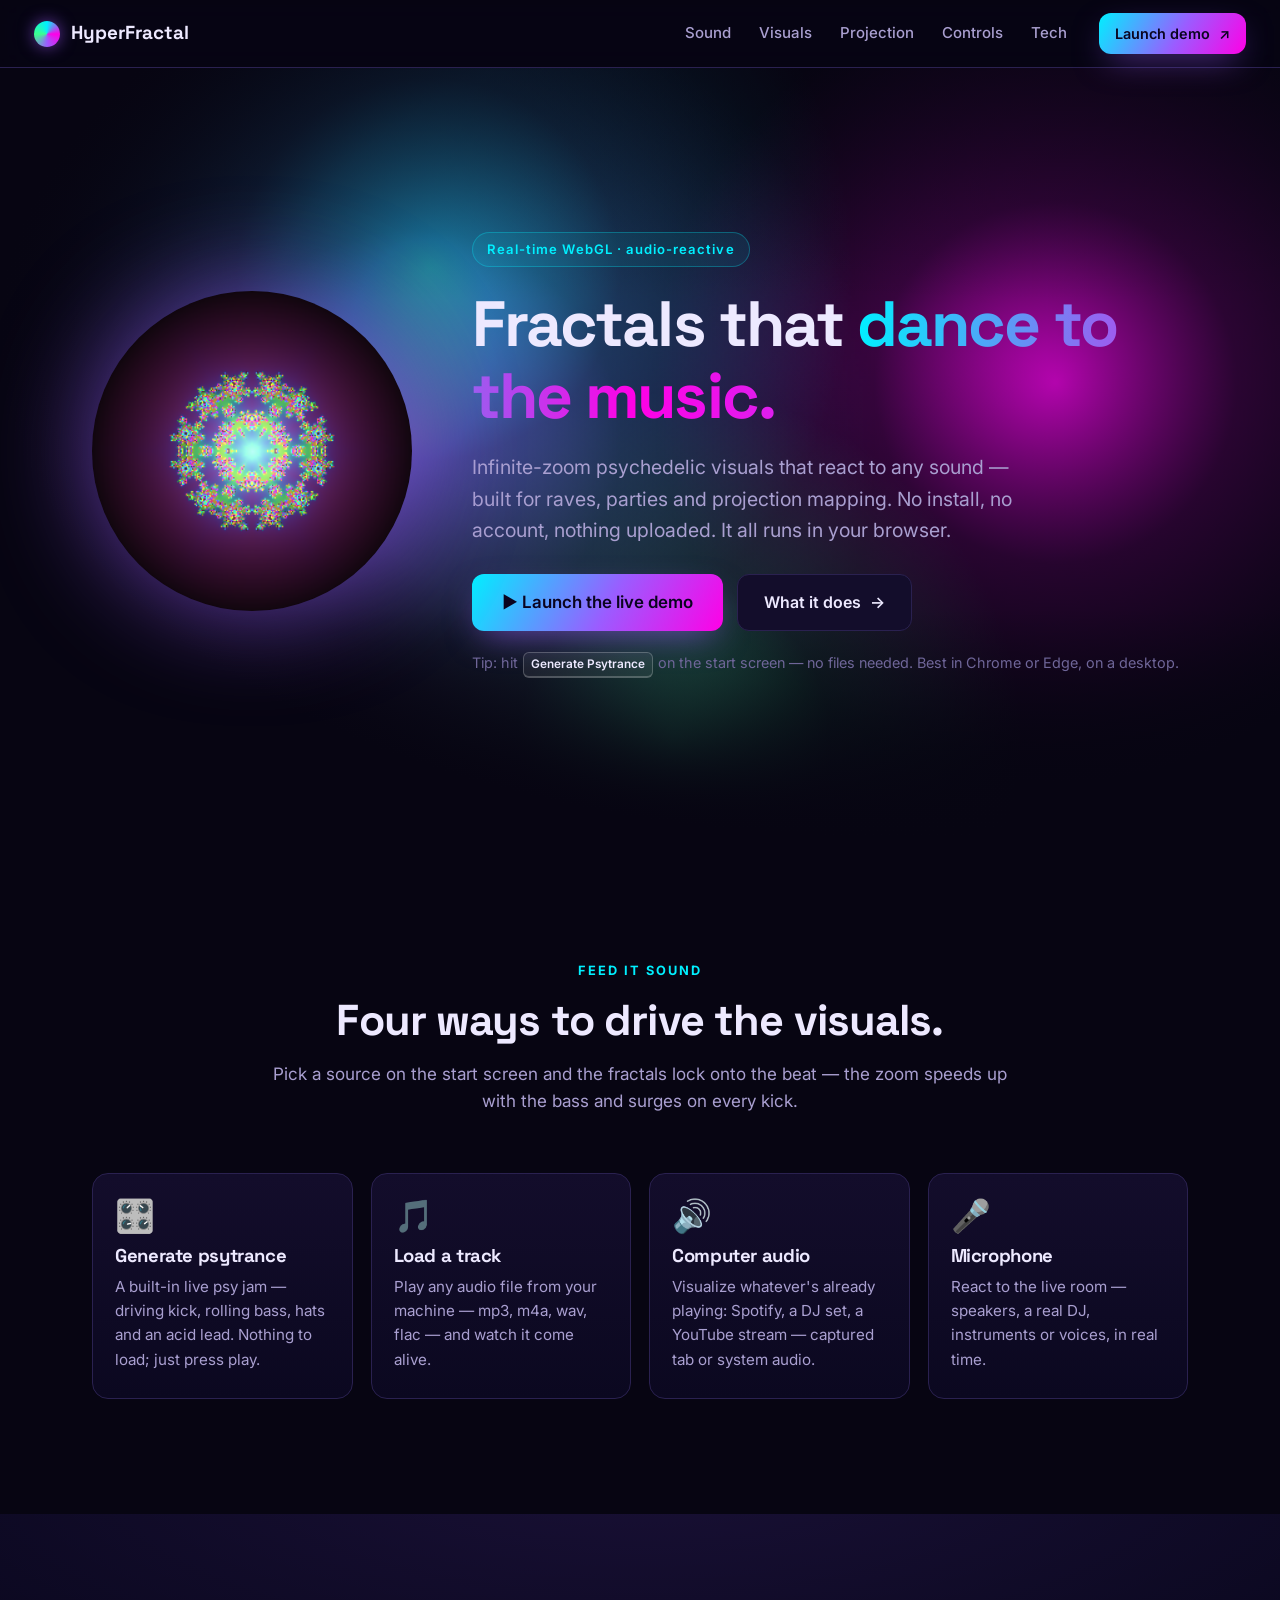
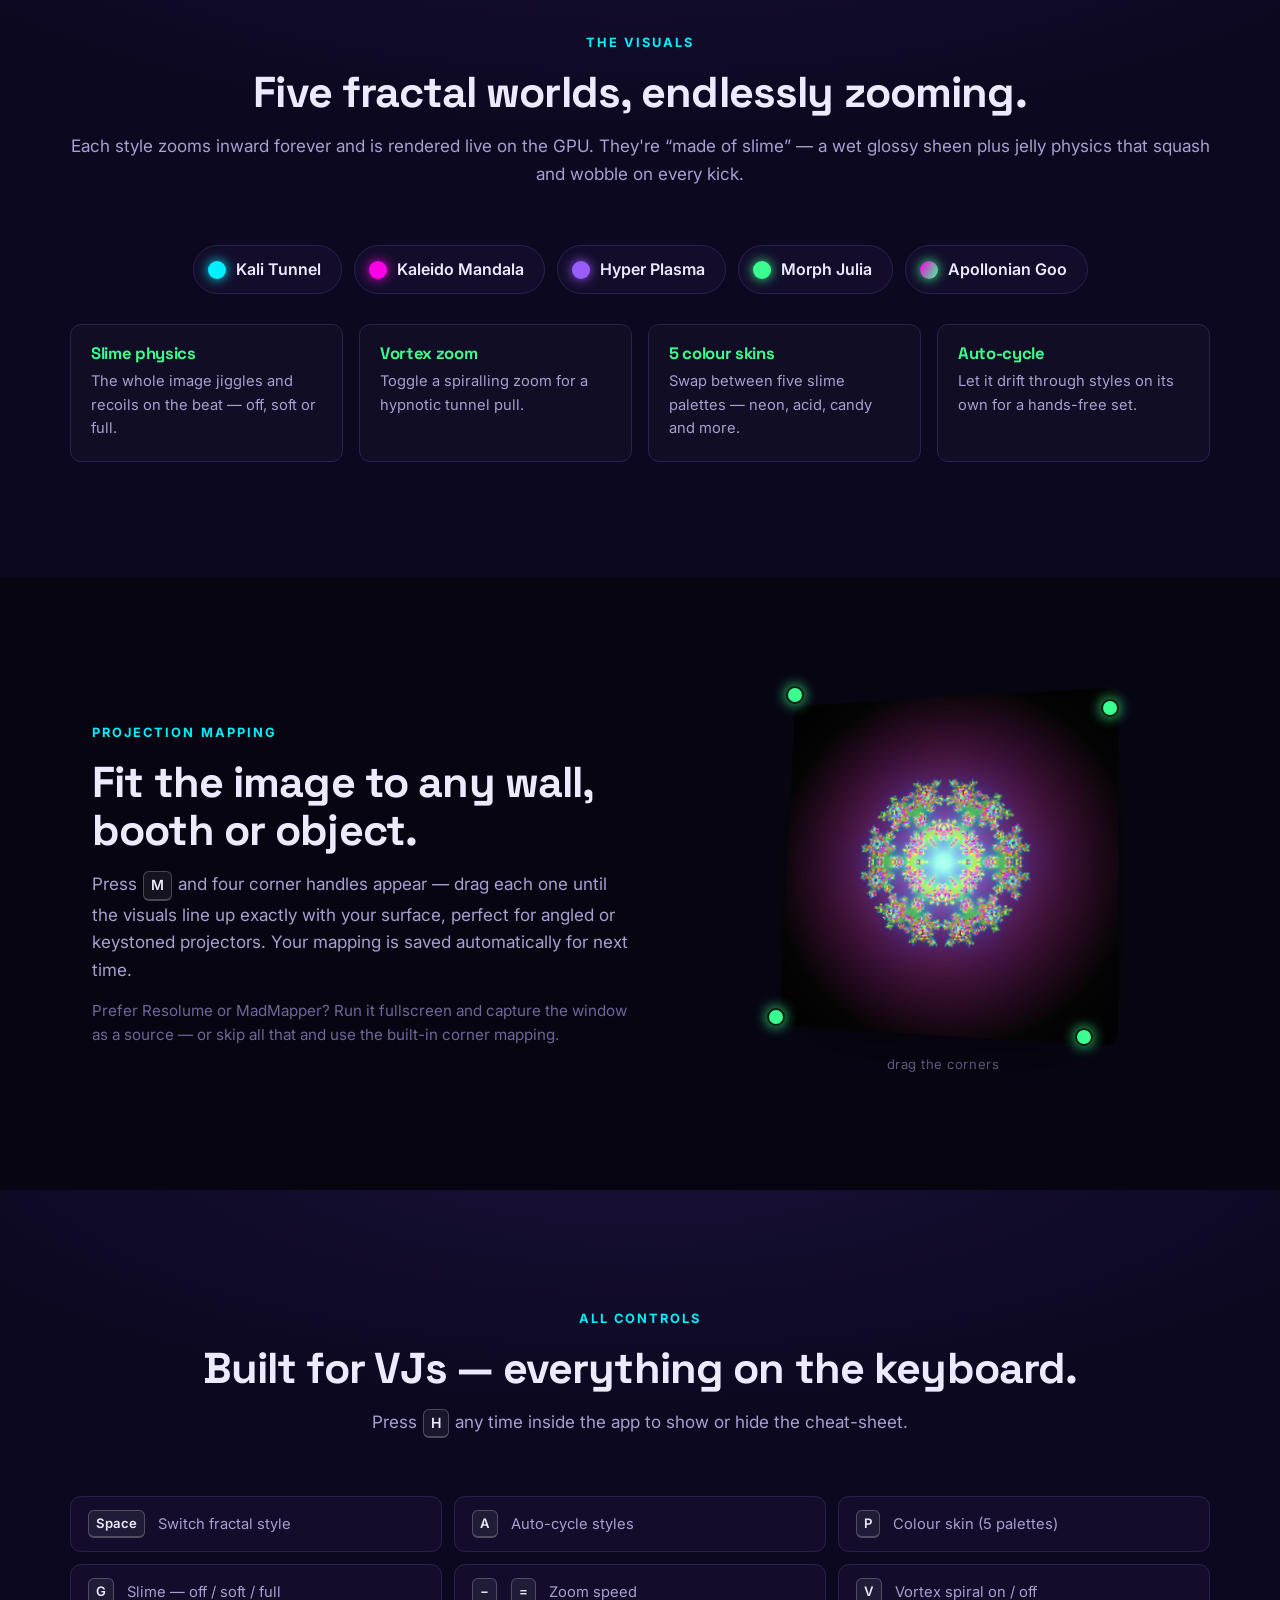
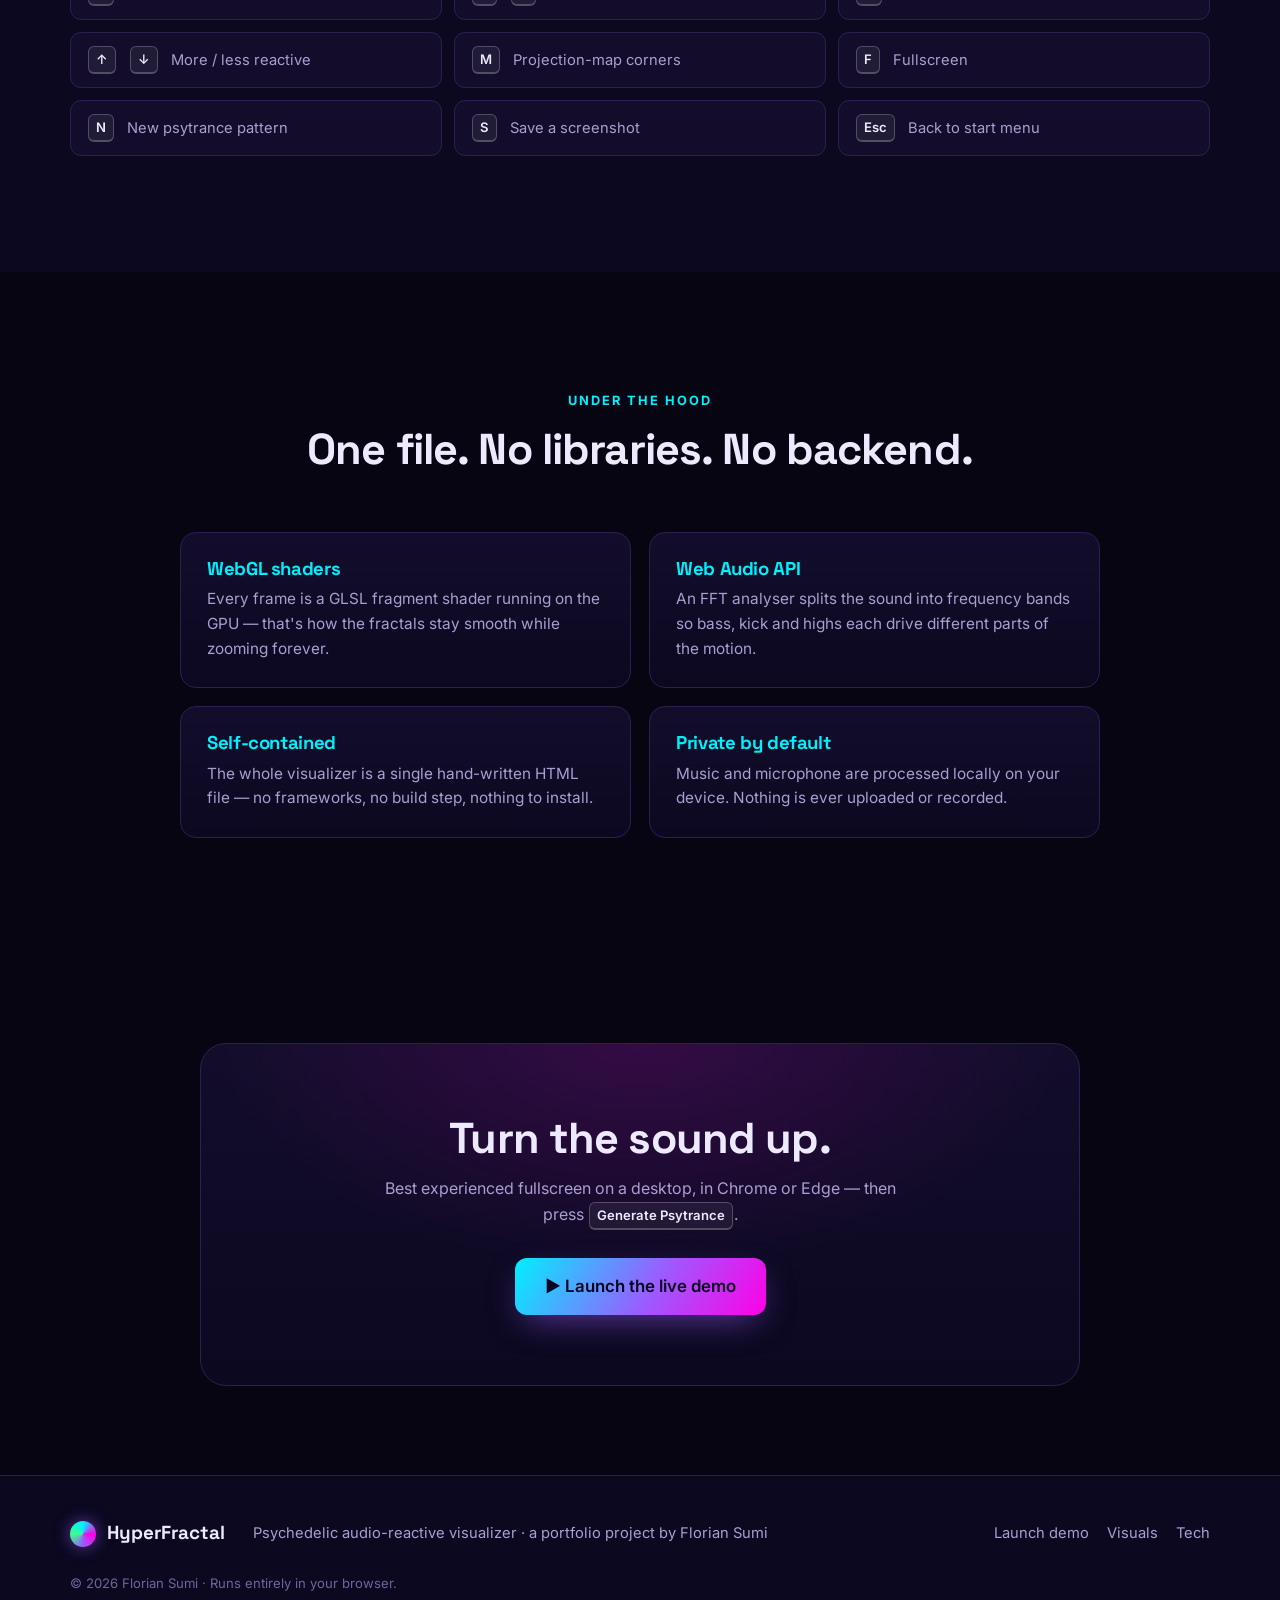
==== index.html @ e1dde0be "HyperFractal portfolio demo site Landing page (animated psychedelic hero, sound/visuals/projection/c" ====
<!DOCTYPE html>
<html lang="en">
<head>
  <meta charset="UTF-8" />
  <meta name="viewport" content="width=device-width, initial-scale=1.0" />
  <script>document.documentElement.classList.add("js");</script>
  <title>HyperFractal — psychedelic audio-reactive fractal visualizer</title>
  <meta name="description" content="Infinite-zoom psychedelic fractals that react to any sound — built for raves, parties and projection mapping. Real-time WebGL, runs entirely in your browser. A portfolio project by Florian Sumi." />
  <meta name="theme-color" content="#070512" />
  <meta name="color-scheme" content="dark" />

  <meta property="og:type" content="website" />
  <meta property="og:title" content="HyperFractal — psychedelic audio-reactive visualizer" />
  <meta property="og:description" content="Infinite-zoom fractals that dance to the music. Real-time WebGL for raves, parties and projection mapping — right in your browser." />
  <meta property="og:image" content="assets/og-image.png" />
  <meta property="og:image:width" content="1200" />
  <meta property="og:image:height" content="630" />
  <meta name="twitter:card" content="summary_large_image" />
  <meta name="twitter:title" content="HyperFractal — psychedelic audio-reactive visualizer" />
  <meta name="twitter:description" content="Infinite-zoom fractals that dance to the music. Real-time WebGL, in your browser." />
  <meta name="twitter:image" content="assets/og-image.png" />

  <link rel="icon" href="assets/favicon.svg" type="image/svg+xml" />
  <link rel="alternate icon" href="assets/favicon.ico" />
  <link rel="apple-touch-icon" href="assets/icon-192.png" />
  <link rel="manifest" href="manifest.webmanifest" />
  <link rel="preconnect" href="https://fonts.googleapis.com" />
  <link rel="preconnect" href="https://fonts.gstatic.com" crossorigin />
  <link href="https://fonts.googleapis.com/css2?family=Inter:wght@400;500;600;700&family=Space+Grotesk:wght@500;600;700&display=swap" rel="stylesheet" />
  <link rel="stylesheet" href="css/styles.css" />
</head>
<body>
  <a class="skip-link" href="#main">Skip to content</a>

  <!-- ============ NAV ============ -->
  <header class="topbar" id="top">
    <a class="brand" href="#top" aria-label="HyperFractal home">
      <span class="brand-mark" aria-hidden="true"></span>
      <span class="brand-name">HyperFractal</span>
    </a>
    <nav class="nav" aria-label="Primary">
      <a href="#sound">Sound</a>
      <a href="#visuals">Visuals</a>
      <a href="#mapping">Projection</a>
      <a href="#controls">Controls</a>
      <a href="#tech">Tech</a>
    </nav>
    <div class="topbar-actions">
      <a class="btn primary small" href="app.html" target="_blank" rel="noopener">Launch demo <span aria-hidden="true">↗</span></a>
      <button class="nav-toggle" id="navToggle" aria-expanded="false" aria-controls="mobileNav" aria-label="Open menu">
        <span></span><span></span><span></span>
      </button>
    </div>
  </header>

  <nav class="mobile-nav" id="mobileNav" aria-label="Mobile">
    <a href="#sound">Sound</a>
    <a href="#visuals">Visuals</a>
    <a href="#mapping">Projection</a>
    <a href="#controls">Controls</a>
    <a href="#tech">Tech</a>
    <a class="btn primary" href="app.html" target="_blank" rel="noopener">Launch demo ↗</a>
  </nav>

  <main id="main">
    <!-- ============ HERO ============ -->
    <section class="hero">
      <canvas id="bg" class="hero-bg" aria-hidden="true"></canvas>
      <div class="hero-veil" aria-hidden="true"></div>
      <div class="hero-inner">
        <div class="hero-art reveal" aria-hidden="true">
          <img src="assets/mandala.png" alt="" width="320" height="320" loading="eager" />
        </div>
        <div class="hero-copy reveal">
          <span class="eyebrow">Real-time WebGL · audio-reactive</span>
          <h1>Fractals that <span class="grad">dance to the music.</span></h1>
          <p class="lede">
            Infinite-zoom psychedelic visuals that react to any sound — built for raves,
            parties and projection mapping. No install, no account, nothing uploaded.
            It all runs in your browser.
          </p>
          <div class="hero-cta">
            <a class="btn primary big" href="app.html" target="_blank" rel="noopener">▶ Launch the live demo</a>
            <a class="btn ghost" href="#visuals">What it does <span aria-hidden="true">→</span></a>
          </div>
          <p class="hero-hint">Tip: hit <kbd>Generate Psytrance</kbd> on the start screen — no files needed. Best in Chrome or Edge, on a desktop.</p>
        </div>
      </div>
    </section>

    <!-- ============ SOUND ============ -->
    <section class="section" id="sound">
      <div class="section-head reveal">
        <span class="kicker">Feed it sound</span>
        <h2>Four ways to drive the visuals.</h2>
        <p>Pick a source on the start screen and the fractals lock onto the beat — the zoom speeds up with the bass and surges on every kick.</p>
      </div>
      <div class="cards">
        <article class="card reveal">
          <div class="card-ico">🎛️</div>
          <h3>Generate psytrance</h3>
          <p>A built-in live psy jam — driving kick, rolling bass, hats and an acid lead. Nothing to load; just press play.</p>
        </article>
        <article class="card reveal">
          <div class="card-ico">🎵</div>
          <h3>Load a track</h3>
          <p>Play any audio file from your machine — mp3, m4a, wav, flac — and watch it come alive.</p>
        </article>
        <article class="card reveal">
          <div class="card-ico">🔊</div>
          <h3>Computer audio</h3>
          <p>Visualize whatever's already playing: Spotify, a DJ set, a YouTube stream — captured tab or system audio.</p>
        </article>
        <article class="card reveal">
          <div class="card-ico">🎤</div>
          <h3>Microphone</h3>
          <p>React to the live room — speakers, a real DJ, instruments or voices, in real time.</p>
        </article>
      </div>
    </section>

    <!-- ============ VISUALS ============ -->
    <section class="section alt" id="visuals">
      <div class="section-head reveal">
        <span class="kicker">The visuals</span>
        <h2>Five fractal worlds, endlessly zooming.</h2>
        <p>Each style zooms inward forever and is rendered live on the GPU. They're “made of slime” — a wet glossy sheen plus jelly physics that squash and wobble on every kick.</p>
      </div>
      <ul class="styles reveal">
        <li><span class="sw sw1"></span>Kali Tunnel</li>
        <li><span class="sw sw2"></span>Kaleido Mandala</li>
        <li><span class="sw sw3"></span>Hyper Plasma</li>
        <li><span class="sw sw4"></span>Morph Julia</li>
        <li><span class="sw sw5"></span>Apollonian Goo</li>
      </ul>
      <div class="feature-row">
        <div class="feature reveal"><h3>Slime physics</h3><p>The whole image jiggles and recoils on the beat — off, soft or full.</p></div>
        <div class="feature reveal"><h3>Vortex zoom</h3><p>Toggle a spiralling zoom for a hypnotic tunnel pull.</p></div>
        <div class="feature reveal"><h3>5 colour skins</h3><p>Swap between five slime palettes — neon, acid, candy and more.</p></div>
        <div class="feature reveal"><h3>Auto-cycle</h3><p>Let it drift through styles on its own for a hands-free set.</p></div>
      </div>
    </section>

    <!-- ============ PROJECTION MAPPING ============ -->
    <section class="section" id="mapping">
      <div class="map-wrap">
        <div class="section-head left reveal">
          <span class="kicker">Projection mapping</span>
          <h2>Fit the image to any wall, booth or object.</h2>
          <p>Press <kbd>M</kbd> and four corner handles appear — drag each one until the visuals line up exactly with your surface, perfect for angled or keystoned projectors. Your mapping is saved automatically for next time.</p>
          <p class="muted-note">Prefer Resolume or MadMapper? Run it fullscreen and capture the window as a source — or skip all that and use the built-in corner mapping.</p>
        </div>
        <div class="map-demo reveal" aria-hidden="true">
          <div class="map-frame">
            <img src="assets/mandala.png" alt="" />
            <span class="handle tl"></span><span class="handle tr"></span>
            <span class="handle bl"></span><span class="handle br"></span>
          </div>
          <span class="map-caption">drag the corners</span>
        </div>
      </div>
    </section>

    <!-- ============ CONTROLS ============ -->
    <section class="section alt" id="controls">
      <div class="section-head reveal">
        <span class="kicker">All controls</span>
        <h2>Built for VJs — everything on the keyboard.</h2>
        <p>Press <kbd>H</kbd> any time inside the app to show or hide the cheat-sheet.</p>
      </div>
      <div class="keys reveal">
        <div class="key"><kbd>Space</kbd><span>Switch fractal style</span></div>
        <div class="key"><kbd>A</kbd><span>Auto-cycle styles</span></div>
        <div class="key"><kbd>P</kbd><span>Colour skin (5 palettes)</span></div>
        <div class="key"><kbd>G</kbd><span>Slime — off / soft / full</span></div>
        <div class="key"><kbd>−</kbd><kbd>=</kbd><span>Zoom speed</span></div>
        <div class="key"><kbd>V</kbd><span>Vortex spiral on / off</span></div>
        <div class="key"><kbd>↑</kbd><kbd>↓</kbd><span>More / less reactive</span></div>
        <div class="key"><kbd>M</kbd><span>Projection-map corners</span></div>
        <div class="key"><kbd>F</kbd><span>Fullscreen</span></div>
        <div class="key"><kbd>N</kbd><span>New psytrance pattern</span></div>
        <div class="key"><kbd>S</kbd><span>Save a screenshot</span></div>
        <div class="key"><kbd>Esc</kbd><span>Back to start menu</span></div>
      </div>
    </section>

    <!-- ============ TECH ============ -->
    <section class="section" id="tech">
      <div class="section-head reveal">
        <span class="kicker">Under the hood</span>
        <h2>One file. No libraries. No backend.</h2>
      </div>
      <div class="tech-grid">
        <div class="tech reveal"><h3>WebGL shaders</h3><p>Every frame is a GLSL fragment shader running on the GPU — that's how the fractals stay smooth while zooming forever.</p></div>
        <div class="tech reveal"><h3>Web Audio API</h3><p>An FFT analyser splits the sound into frequency bands so bass, kick and highs each drive different parts of the motion.</p></div>
        <div class="tech reveal"><h3>Self-contained</h3><p>The whole visualizer is a single hand-written HTML file — no frameworks, no build step, nothing to install.</p></div>
        <div class="tech reveal"><h3>Private by default</h3><p>Music and microphone are processed locally on your device. Nothing is ever uploaded or recorded.</p></div>
      </div>
    </section>

    <!-- ============ CTA ============ -->
    <section class="cta-band reveal">
      <h2>Turn the sound up.</h2>
      <p>Best experienced fullscreen on a desktop, in Chrome or Edge — then press <kbd>Generate Psytrance</kbd>.</p>
      <div class="hero-cta center">
        <a class="btn primary big" href="app.html" target="_blank" rel="noopener">▶ Launch the live demo</a>
      </div>
    </section>
  </main>

  <footer class="footer">
    <div class="footer-inner">
      <div class="brand"><span class="brand-mark" aria-hidden="true"></span><span class="brand-name">HyperFractal</span></div>
      <p class="footer-note">Psychedelic audio-reactive visualizer · a portfolio project by Florian Sumi</p>
      <nav class="footer-links" aria-label="Footer">
        <a href="app.html" target="_blank" rel="noopener">Launch demo</a>
        <a href="#visuals">Visuals</a>
        <a href="#tech">Tech</a>
      </nav>
    </div>
    <p class="copyright">© <span id="year">2026</span> Florian Sumi · Runs entirely in your browser.</p>
  </footer>

  <script src="js/app.js" defer></script>
</body>
</html>
---- css/styles.css ----
/* ===========================================================
   HyperFractal — portfolio landing styles
   =========================================================== */
:root {
  --bg:        #070512;
  --bg-2:      #0b0820;
  --surface:   #130d2b;
  --surface-2: #1a1138;
  --border:    #2a2150;
  --text:      #ede9ff;
  --muted:     #a99fd0;
  --faint:     #6f6699;

  --neon1: #00f0ff;  /* cyan */
  --neon2: #ff00e6;  /* magenta */
  --neon3: #9b5cff;  /* violet */
  --neon4: #3bff8f;  /* green */

  --radius: 16px;
  --radius-sm: 11px;
  --maxw: 1140px;
  --ease: cubic-bezier(.22,.61,.36,1);
  --shadow: 0 24px 70px -28px rgba(0,0,0,.85);
}

* { box-sizing: border-box; }
html { scroll-behavior: smooth; overflow-x: clip; }
@media (prefers-reduced-motion: reduce) { html { scroll-behavior: auto; } }

body {
  margin: 0;
  font-family: "Inter", system-ui, -apple-system, Segoe UI, Roboto, sans-serif;
  background: var(--bg);
  color: var(--text);
  line-height: 1.6;
  -webkit-font-smoothing: antialiased;
  overflow-x: hidden;
}

h1, h2, h3 { font-family: "Space Grotesk", "Inter", sans-serif; line-height: 1.12; letter-spacing: -.02em; margin: 0; }
p { margin: 0; }
a { color: inherit; text-decoration: none; }

.skip-link { position: absolute; left: -9999px; top: 0; z-index: 100; background: var(--neon1); color: #001416; padding: 10px 16px; border-radius: 0 0 10px 0; font-weight: 700; }
.skip-link:focus { left: 0; }
:focus-visible { outline: 2px solid var(--neon1); outline-offset: 3px; border-radius: 6px; }

kbd {
  display: inline-block; min-width: 18px; text-align: center; padding: 2px 7px; margin: 0 1px;
  border: 1px solid rgba(255,255,255,.22); border-bottom-width: 2px; border-radius: 6px;
  font-family: inherit; font-size: .82em; font-weight: 600; background: rgba(255,255,255,.06); color: var(--text);
}

/* ---------- layout ---------- */
.section { max-width: var(--maxw); margin: 0 auto; padding: clamp(56px, 9vw, 116px) 22px; }
.section.alt { background: radial-gradient(1200px 420px at 50% -10%, rgba(155,92,255,.10), transparent 70%), var(--bg-2); max-width: none; }
.section.alt > * { max-width: var(--maxw); margin-left: auto; margin-right: auto; }
.section-head { max-width: 760px; margin: 0 auto clamp(34px, 5vw, 58px); text-align: center; }
.section-head.left { text-align: left; margin-left: 0; }
.kicker { display: inline-block; font-size: .8rem; font-weight: 700; letter-spacing: .16em; text-transform: uppercase; color: var(--neon1); margin-bottom: 14px; }
.section-head h2 { font-size: clamp(1.7rem, 3.7vw, 2.7rem); }
.section-head p { color: var(--muted); margin-top: 16px; font-size: 1.07rem; }
.muted-note { color: var(--faint) !important; font-size: .95rem !important; }

/* ---------- nav ---------- */
.topbar {
  position: sticky; top: 0; z-index: 50; display: flex; align-items: center; gap: 20px;
  padding: 13px clamp(16px, 4vw, 34px); background: rgba(7,5,18,.72);
  backdrop-filter: saturate(150%) blur(14px); border-bottom: 1px solid var(--border);
}
.brand { display: flex; align-items: center; gap: 11px; font-weight: 700; }
.brand-mark {
  width: 26px; height: 26px; border-radius: 50%; flex: 0 0 26px;
  background: conic-gradient(from 0deg, var(--neon1), var(--neon2), var(--neon3), var(--neon4), var(--neon1));
  box-shadow: 0 0 16px rgba(155,92,255,.6); animation: spin 9s linear infinite;
}
@keyframes spin { to { transform: rotate(360deg); } }
@media (prefers-reduced-motion: reduce) { .brand-mark { animation: none; } }
.brand-name { font-family: "Space Grotesk", sans-serif; font-size: 1.18rem; }
.nav { display: flex; gap: 4px; margin-left: auto; }
.nav a { color: var(--muted); font-size: .94rem; font-weight: 500; padding: 8px 12px; border-radius: 9px; transition: color .2s, background .2s; }
.nav a:hover { color: var(--text); background: var(--surface); }
.topbar-actions { display: flex; align-items: center; gap: 10px; }

/* ---------- buttons ---------- */
.btn { display: inline-flex; align-items: center; gap: 9px; font-weight: 600; font-size: 1rem; padding: 13px 26px; border-radius: 12px; transition: transform .15s var(--ease), box-shadow .25s, filter .2s; white-space: nowrap; }
.btn.small { padding: 9px 16px; font-size: .9rem; }
.btn.big { padding: 15px 30px; font-size: 1.06rem; }
.btn.primary { background: linear-gradient(120deg, var(--neon1), var(--neon3) 55%, var(--neon2)); color: #0a0420; box-shadow: 0 12px 34px -10px rgba(155,92,255,.6); }
.btn.primary:hover { transform: translateY(-2px); filter: brightness(1.08); box-shadow: 0 16px 44px -10px rgba(255,0,230,.55); }
.btn.ghost { border: 1px solid var(--border); background: var(--surface); color: var(--text); }
.btn.ghost:hover { border-color: var(--neon1); transform: translateY(-2px); }

.nav-toggle { display: none; flex-direction: column; gap: 5px; background: none; border: 0; cursor: pointer; padding: 8px; }
.nav-toggle span { width: 22px; height: 2px; background: var(--text); border-radius: 2px; transition: transform .25s, opacity .25s; }
.nav-toggle[aria-expanded="true"] span:nth-child(1) { transform: translateY(7px) rotate(45deg); }
.nav-toggle[aria-expanded="true"] span:nth-child(2) { opacity: 0; }
.nav-toggle[aria-expanded="true"] span:nth-child(3) { transform: translateY(-7px) rotate(-45deg); }
.mobile-nav { display: none; flex-direction: column; gap: 4px; padding: 10px 18px 20px; background: var(--bg-2); border-bottom: 1px solid var(--border); position: sticky; top: 60px; z-index: 49; }
.mobile-nav.open { display: flex; }
.mobile-nav a { padding: 12px 10px; color: var(--muted); border-radius: 9px; font-weight: 500; }
.mobile-nav a:hover { background: var(--surface); color: var(--text); }
.mobile-nav .btn { justify-content: center; margin-top: 6px; }

/* ---------- hero ---------- */
.hero { position: relative; overflow: hidden; min-height: clamp(540px, 86vh, 820px); display: flex; align-items: center; }
.hero-bg { position: absolute; inset: 0; width: 100%; height: 100%; z-index: 0; display: block; }
.hero-veil { position: absolute; inset: 0; z-index: 1; pointer-events: none;
  background: radial-gradient(900px 500px at 70% 35%, transparent, rgba(7,5,18,.55) 70%, var(--bg) 100%),
              linear-gradient(180deg, rgba(7,5,18,.25), transparent 30%, transparent 70%, var(--bg) 100%); }
.hero-inner { position: relative; z-index: 2; max-width: var(--maxw); margin: 0 auto; padding: 70px 22px; display: grid; grid-template-columns: auto 1fr; gap: clamp(28px, 5vw, 60px); align-items: center; }
.hero-art img { width: clamp(190px, 26vw, 320px); height: auto; border-radius: 50%; filter: drop-shadow(0 0 50px rgba(155,92,255,.6)); animation: float 7s ease-in-out infinite; }
@keyframes float { 0%,100% { transform: translateY(0) rotate(0deg); } 50% { transform: translateY(-16px) rotate(6deg); } }
@media (prefers-reduced-motion: reduce) { .hero-art img { animation: none; } }
.eyebrow { display: inline-block; font-size: .82rem; font-weight: 600; letter-spacing: .08em; color: var(--neon1); background: rgba(0,240,255,.08); border: 1px solid rgba(0,240,255,.28); padding: 6px 14px; border-radius: 999px; margin-bottom: 22px; }
.hero h1 { font-size: clamp(2.4rem, 6vw, 4rem); letter-spacing: -.03em; }
.grad { background: linear-gradient(90deg, var(--neon1), var(--neon2), var(--neon3), var(--neon4), var(--neon1)); background-size: 300% 100%; -webkit-background-clip: text; background-clip: text; color: transparent; animation: flow 6s linear infinite; }
@keyframes flow { to { background-position: 300% 0; } }
@media (prefers-reduced-motion: reduce) { .grad { animation: none; } }
.lede { color: var(--muted); font-size: clamp(1.05rem, 1.7vw, 1.22rem); margin-top: 20px; max-width: 560px; }
.hero-cta { display: flex; flex-wrap: wrap; gap: 14px; margin-top: 28px; }
.hero-cta.center { justify-content: center; }
.hero-hint { color: var(--faint); font-size: .9rem; margin-top: 20px; }

/* ---------- cards ---------- */
.cards { display: grid; grid-template-columns: repeat(4, 1fr); gap: 18px; }
.card { background: linear-gradient(180deg, var(--surface), var(--bg-2)); border: 1px solid var(--border); border-radius: var(--radius); padding: 26px 22px; transition: transform .25s var(--ease), border-color .25s, box-shadow .25s; }
.card:hover { transform: translateY(-5px); border-color: rgba(0,240,255,.45); box-shadow: 0 18px 50px -24px rgba(0,240,255,.4); }
.card-ico { font-size: 2rem; margin-bottom: 14px; line-height: 1; }
.card h3 { font-size: 1.16rem; margin-bottom: 8px; }
.card p { color: var(--muted); font-size: .95rem; }

/* ---------- styles list ---------- */
.styles { list-style: none; padding: 0; margin: 0 0 30px; display: flex; flex-wrap: wrap; gap: 12px; justify-content: center; }
.styles li { display: flex; align-items: center; gap: 10px; background: var(--surface); border: 1px solid var(--border); padding: 11px 20px 11px 14px; border-radius: 999px; font-weight: 600; transition: transform .15s, border-color .2s; }
.styles li:hover { transform: translateY(-2px); border-color: var(--neon3); }
.sw { width: 18px; height: 18px; border-radius: 50%; flex: 0 0 18px; box-shadow: 0 0 12px currentColor; }
.sw1 { background: var(--neon1); color: var(--neon1); }
.sw2 { background: var(--neon2); color: var(--neon2); }
.sw3 { background: var(--neon3); color: var(--neon3); }
.sw4 { background: var(--neon4); color: var(--neon4); }
.sw5 { background: linear-gradient(120deg, var(--neon2), var(--neon4)); color: var(--neon4); }

.feature-row { display: grid; grid-template-columns: repeat(4, 1fr); gap: 16px; }
.feature { background: rgba(255,255,255,.02); border: 1px solid var(--border); border-radius: var(--radius-sm); padding: 20px; }
.feature h3 { font-size: 1.04rem; margin-bottom: 6px; color: var(--neon4); }
.feature p { color: var(--muted); font-size: .92rem; }

/* ---------- projection mapping ---------- */
.map-wrap { display: grid; grid-template-columns: 1.05fr .95fr; gap: clamp(30px, 5vw, 64px); align-items: center; }
.map-wrap .section-head { margin-bottom: 0; }
.map-demo { display: grid; place-items: center; gap: 14px; }
.map-frame { position: relative; width: min(340px, 78vw); aspect-ratio: 1; border-radius: 14px; overflow: visible; }
.map-frame img { width: 100%; height: 100%; object-fit: cover; border-radius: 14px; transform: perspective(700px) rotateY(-14deg) rotateX(6deg); box-shadow: var(--shadow); }
.handle { position: absolute; width: 18px; height: 18px; border-radius: 50%; background: var(--neon4); box-shadow: 0 0 14px var(--neon4); border: 2px solid #06210f; }
.handle.tl { top: -6px; left: 4%; } .handle.tr { top: 2%; right: -6px; }
.handle.bl { bottom: 4%; left: -6px; } .handle.br { bottom: -6px; right: 6%; }
.map-caption { font-size: .82rem; color: var(--faint); letter-spacing: .04em; }

/* ---------- controls / keys ---------- */
.keys { display: grid; grid-template-columns: repeat(3, 1fr); gap: 12px; max-width: 880px; margin: 0 auto; }
.key { display: flex; align-items: center; gap: 12px; background: var(--surface); border: 1px solid var(--border); border-radius: var(--radius-sm); padding: 13px 16px; }
.key span { color: var(--muted); font-size: .92rem; }

/* ---------- tech ---------- */
.tech-grid { display: grid; grid-template-columns: repeat(2, 1fr); gap: 18px; max-width: 920px; margin: 0 auto; }
.tech { background: linear-gradient(180deg, var(--surface), var(--bg-2)); border: 1px solid var(--border); border-radius: var(--radius); padding: 26px; }
.tech h3 { font-size: 1.16rem; margin-bottom: 8px; color: var(--neon1); }
.tech p { color: var(--muted); font-size: .96rem; }

/* ---------- cta band ---------- */
.cta-band { max-width: 880px; margin: clamp(40px, 7vw, 90px) auto; padding: clamp(40px, 6vw, 70px) 30px; text-align: center; border-radius: 26px;
  background: radial-gradient(600px 320px at 50% 0%, rgba(255,0,230,.14), transparent 70%), linear-gradient(180deg, var(--surface), var(--bg-2)); border: 1px solid var(--border); }
.cta-band h2 { font-size: clamp(1.8rem, 3.8vw, 2.7rem); }
.cta-band p { color: var(--muted); margin: 14px auto 26px; max-width: 540px; }

/* ---------- footer ---------- */
.footer { border-top: 1px solid var(--border); background: var(--bg-2); padding: 42px 22px 28px; }
.footer-inner { max-width: var(--maxw); margin: 0 auto; display: flex; flex-wrap: wrap; align-items: center; gap: 14px 28px; }
.footer-note { color: var(--muted); font-size: .92rem; }
.footer-links { display: flex; flex-wrap: wrap; gap: 18px; margin-left: auto; }
.footer-links a { color: var(--muted); font-size: .92rem; }
.footer-links a:hover { color: var(--neon1); }
.copyright { max-width: var(--maxw); margin: 24px auto 0; color: var(--faint); font-size: .82rem; }

/* ---------- reveal ---------- */
.js .reveal { opacity: 0; transform: translateY(22px); animation: reveal-fallback .6s var(--ease) 3s both; }
.js .reveal.in { opacity: 1; transform: none; animation: none; transition: opacity .6s var(--ease), transform .6s var(--ease); }
@keyframes reveal-fallback { to { opacity: 1; transform: none; } }
@media (prefers-reduced-motion: reduce) { .js .reveal { opacity: 1; transform: none; animation: none; transition: none; } }

/* ---------- responsive ---------- */
@media (max-width: 960px) {
  .nav { display: none; }
  .nav-toggle { display: flex; }
  .topbar-actions { margin-left: auto; }
  .hero-inner { grid-template-columns: 1fr; text-align: center; justify-items: center; }
  .lede { margin-left: auto; margin-right: auto; }
  .hero-cta { justify-content: center; }
  .cards { grid-template-columns: repeat(2, 1fr); }
  .feature-row { grid-template-columns: repeat(2, 1fr); }
  .map-wrap { grid-template-columns: 1fr; }
  .section-head.left { text-align: center; }
  .keys { grid-template-columns: repeat(2, 1fr); }
  .tech-grid { grid-template-columns: 1fr; }
}
@media (max-width: 560px) {
  .cards { grid-template-columns: 1fr; }
  .feature-row { grid-template-columns: 1fr; }
  .keys { grid-template-columns: 1fr; }
  .btn { width: 100%; justify-content: center; }
  .hero-cta { width: 100%; }
  /* Top-bar CTA is redundant on phones (hero + menu both have it) and would crowd the bar. */
  .topbar-actions .btn.small { display: none; }
}
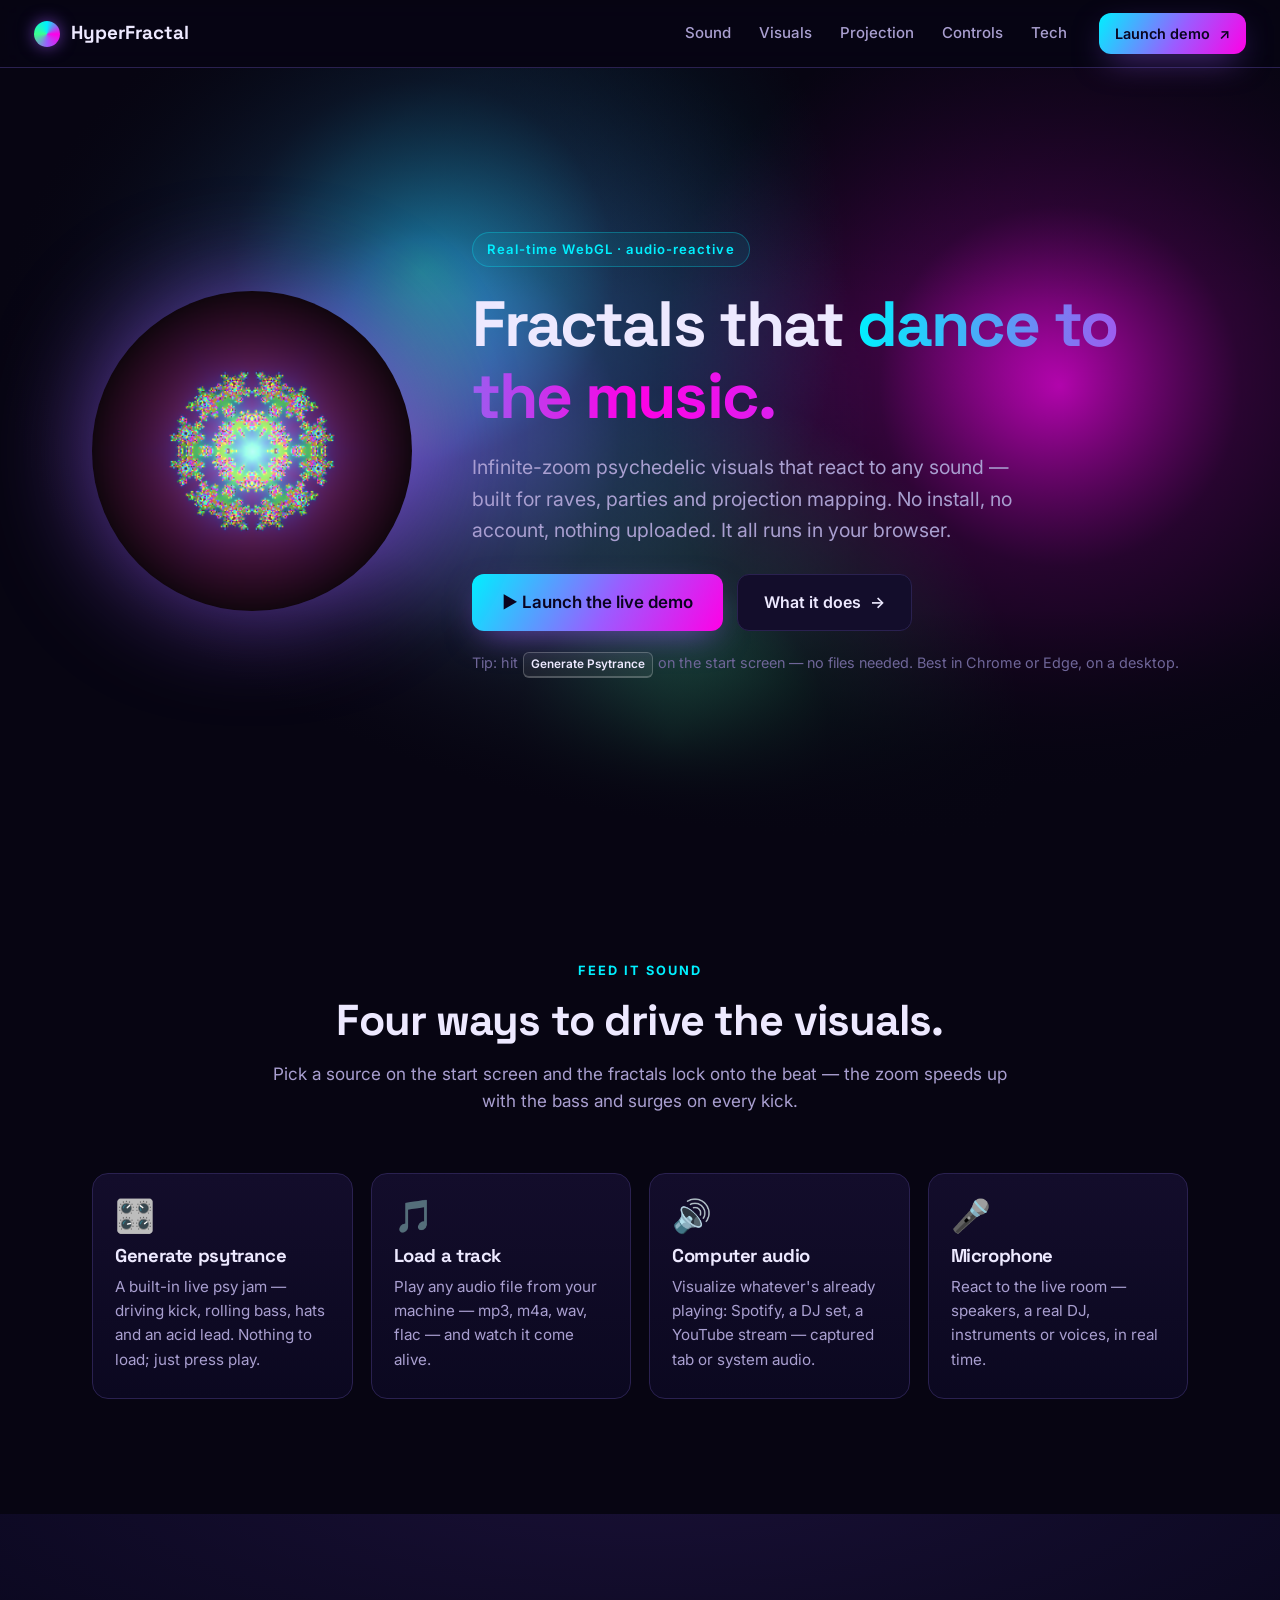
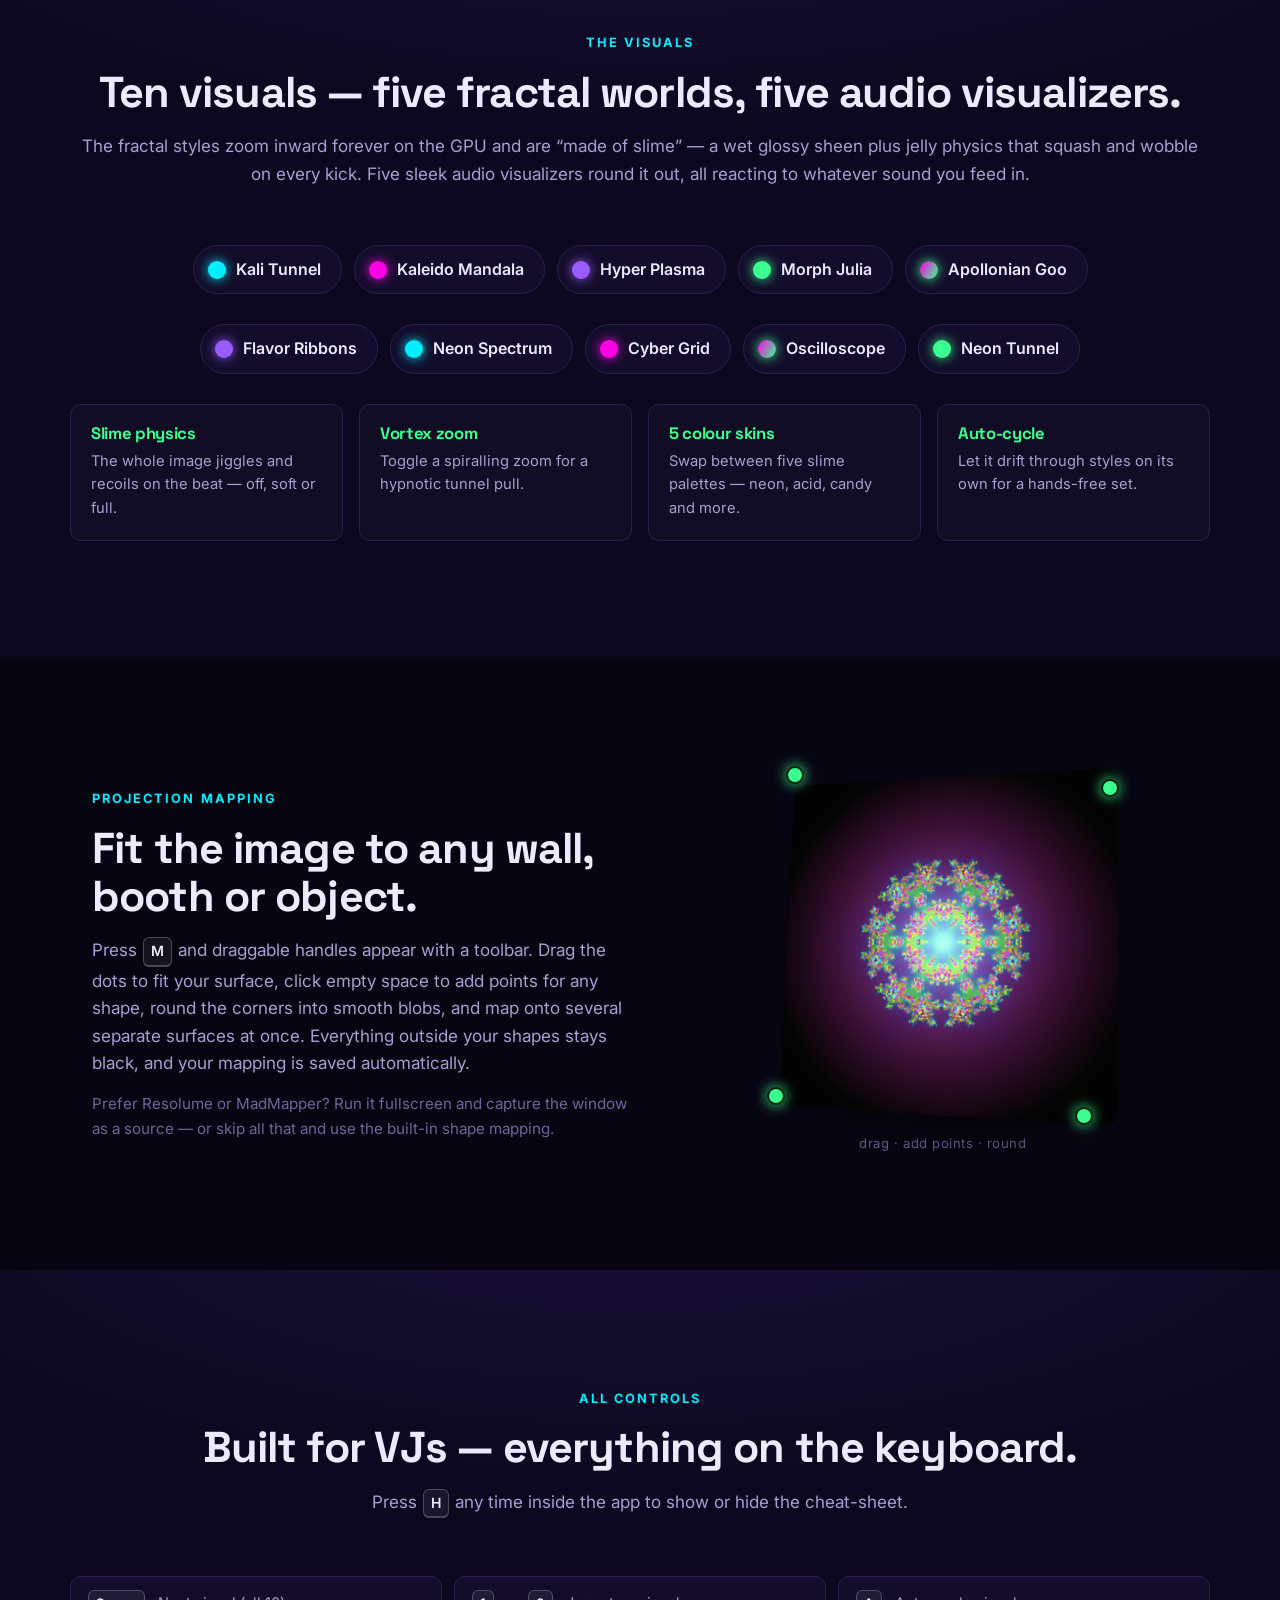
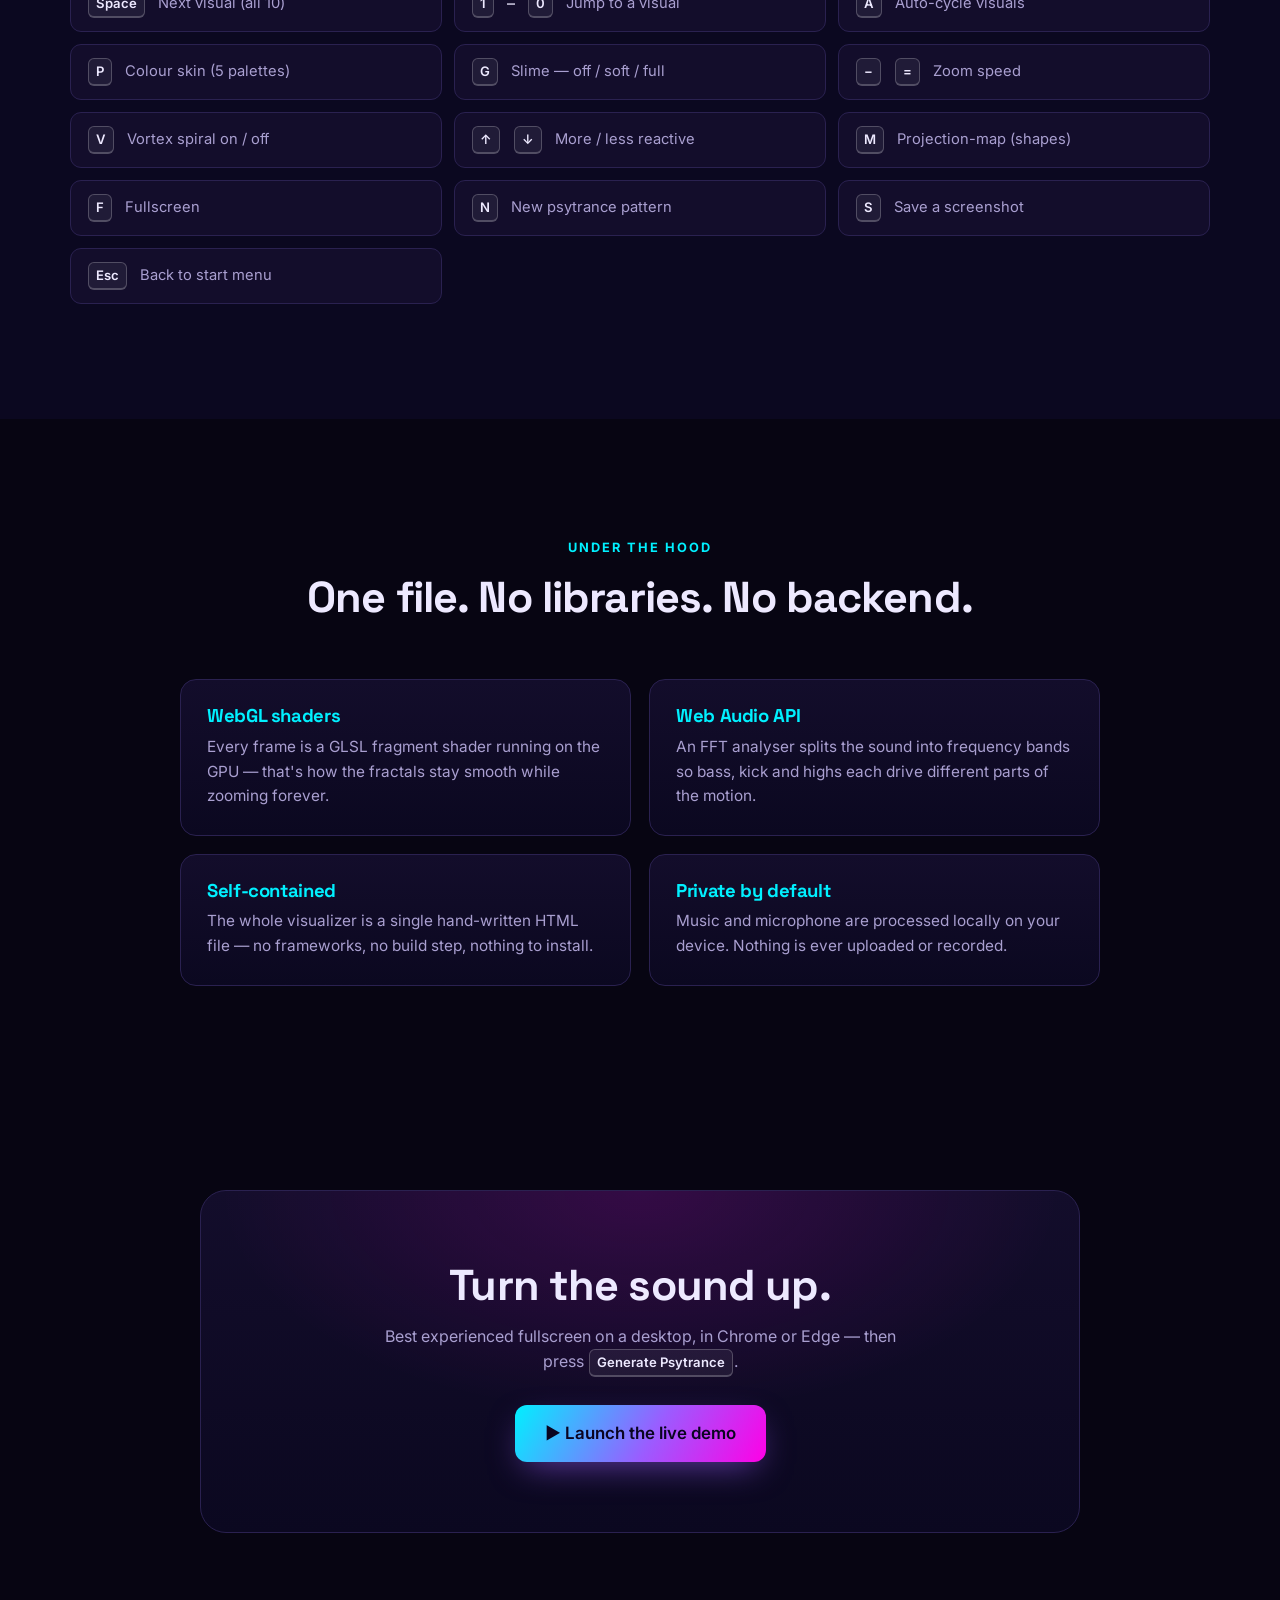
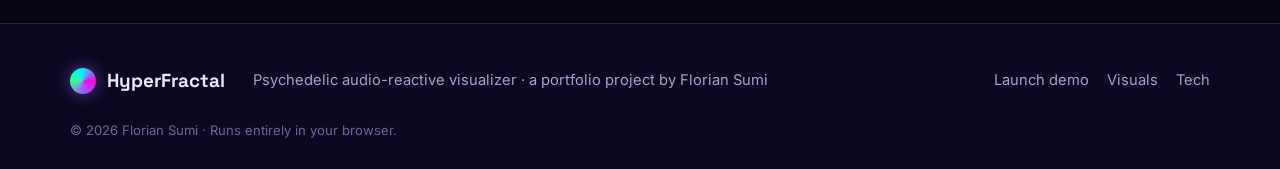
==== commit b4d0fe8c: "Update live app: 5 audio visualizers, reworked psytrance engine, multi-shape mapping, new opening sc" ====
--- a/index.html
+++ b/index.html
@@ -123,8 +123,8 @@
     <section class="section alt" id="visuals">
       <div class="section-head reveal">
         <span class="kicker">The visuals</span>
-        <h2>Five fractal worlds, endlessly zooming.</h2>
-        <p>Each style zooms inward forever and is rendered live on the GPU. They're “made of slime” — a wet glossy sheen plus jelly physics that squash and wobble on every kick.</p>
+        <h2>Ten visuals — five fractal worlds, five audio visualizers.</h2>
+        <p>The fractal styles zoom inward forever on the GPU and are “made of slime” — a wet glossy sheen plus jelly physics that squash and wobble on every kick. Five sleek audio visualizers round it out, all reacting to whatever sound you feed in.</p>
       </div>
       <ul class="styles reveal">
         <li><span class="sw sw1"></span>Kali Tunnel</li>
@@ -133,6 +133,13 @@
         <li><span class="sw sw4"></span>Morph Julia</li>
         <li><span class="sw sw5"></span>Apollonian Goo</li>
       </ul>
+      <ul class="styles reveal">
+        <li><span class="sw sw3"></span>Flavor Ribbons</li>
+        <li><span class="sw sw1"></span>Neon Spectrum</li>
+        <li><span class="sw sw2"></span>Cyber Grid</li>
+        <li><span class="sw sw5"></span>Oscilloscope</li>
+        <li><span class="sw sw4"></span>Neon Tunnel</li>
+      </ul>
       <div class="feature-row">
         <div class="feature reveal"><h3>Slime physics</h3><p>The whole image jiggles and recoils on the beat — off, soft or full.</p></div>
         <div class="feature reveal"><h3>Vortex zoom</h3><p>Toggle a spiralling zoom for a hypnotic tunnel pull.</p></div>
@@ -147,8 +154,8 @@
         <div class="section-head left reveal">
           <span class="kicker">Projection mapping</span>
           <h2>Fit the image to any wall, booth or object.</h2>
-          <p>Press <kbd>M</kbd> and four corner handles appear — drag each one until the visuals line up exactly with your surface, perfect for angled or keystoned projectors. Your mapping is saved automatically for next time.</p>
-          <p class="muted-note">Prefer Resolume or MadMapper? Run it fullscreen and capture the window as a source — or skip all that and use the built-in corner mapping.</p>
+          <p>Press <kbd>M</kbd> and draggable handles appear with a toolbar. Drag the dots to fit your surface, click empty space to add points for any shape, round the corners into smooth blobs, and map onto several separate surfaces at once. Everything outside your shapes stays black, and your mapping is saved automatically.</p>
+          <p class="muted-note">Prefer Resolume or MadMapper? Run it fullscreen and capture the window as a source — or skip all that and use the built-in shape mapping.</p>
         </div>
         <div class="map-demo reveal" aria-hidden="true">
           <div class="map-frame">
@@ -156,7 +163,7 @@
             <span class="handle tl"></span><span class="handle tr"></span>
             <span class="handle bl"></span><span class="handle br"></span>
           </div>
-          <span class="map-caption">drag the corners</span>
+          <span class="map-caption">drag · add points · round</span>
         </div>
       </div>
     </section>
@@ -169,14 +176,15 @@
         <p>Press <kbd>H</kbd> any time inside the app to show or hide the cheat-sheet.</p>
       </div>
       <div class="keys reveal">
-        <div class="key"><kbd>Space</kbd><span>Switch fractal style</span></div>
-        <div class="key"><kbd>A</kbd><span>Auto-cycle styles</span></div>
+        <div class="key"><kbd>Space</kbd><span>Next visual (all 10)</span></div>
+        <div class="key"><kbd>1</kbd>–<kbd>0</kbd><span>Jump to a visual</span></div>
+        <div class="key"><kbd>A</kbd><span>Auto-cycle visuals</span></div>
         <div class="key"><kbd>P</kbd><span>Colour skin (5 palettes)</span></div>
         <div class="key"><kbd>G</kbd><span>Slime — off / soft / full</span></div>
         <div class="key"><kbd>−</kbd><kbd>=</kbd><span>Zoom speed</span></div>
         <div class="key"><kbd>V</kbd><span>Vortex spiral on / off</span></div>
         <div class="key"><kbd>↑</kbd><kbd>↓</kbd><span>More / less reactive</span></div>
-        <div class="key"><kbd>M</kbd><span>Projection-map corners</span></div>
+        <div class="key"><kbd>M</kbd><span>Projection-map (shapes)</span></div>
         <div class="key"><kbd>F</kbd><span>Fullscreen</span></div>
         <div class="key"><kbd>N</kbd><span>New psytrance pattern</span></div>
         <div class="key"><kbd>S</kbd><span>Save a screenshot</span></div>
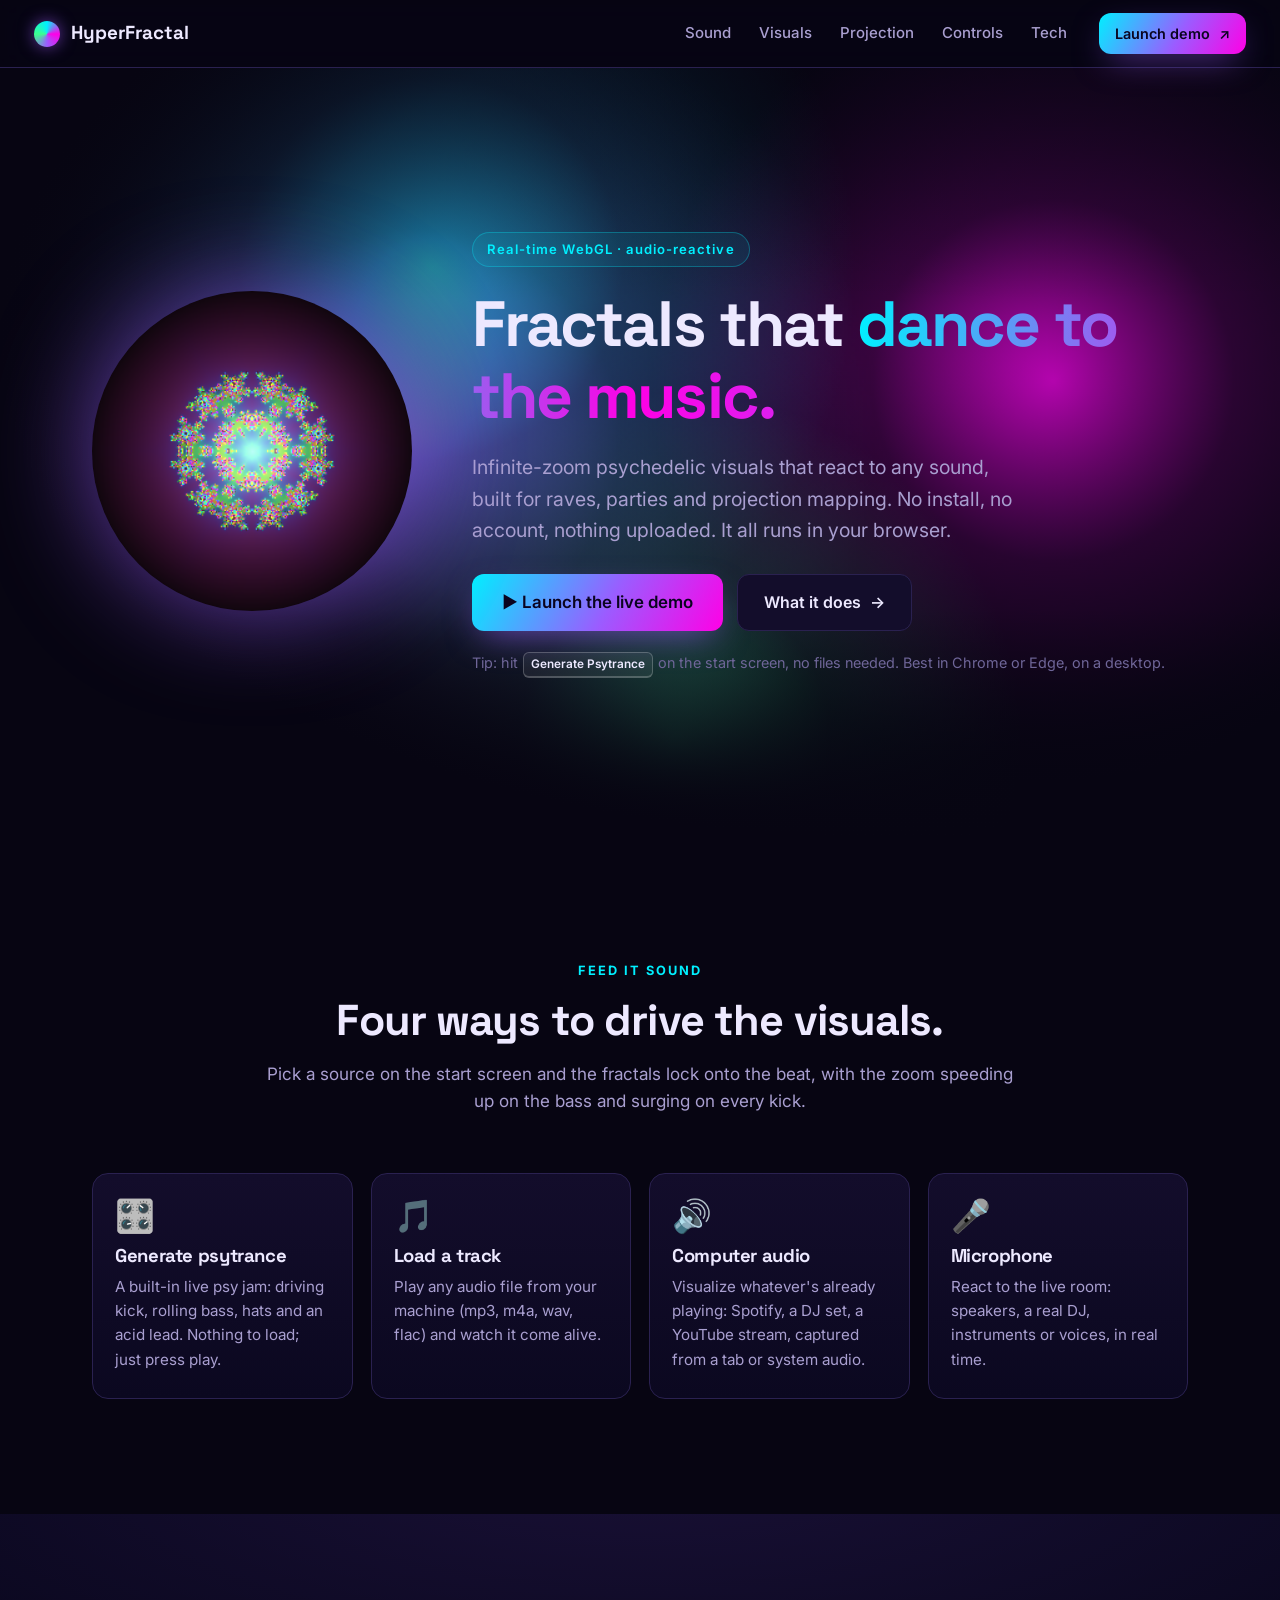
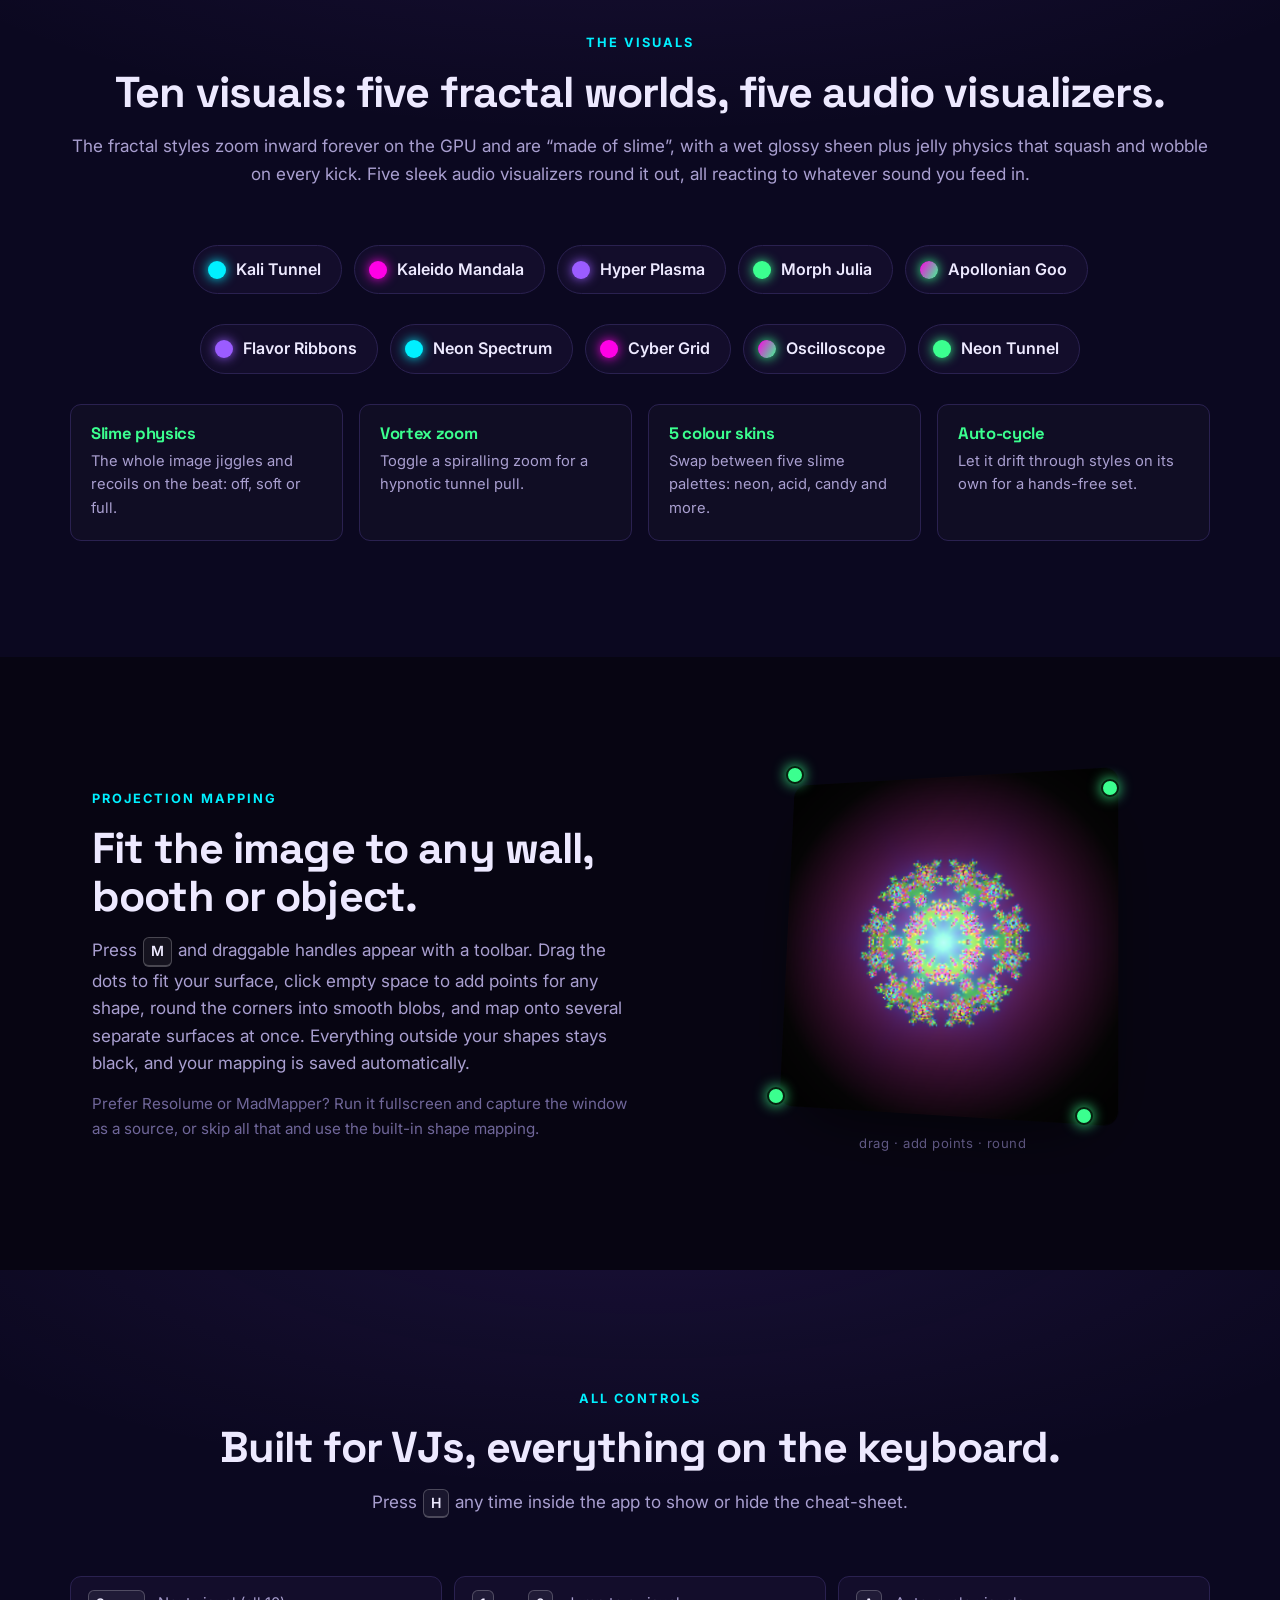
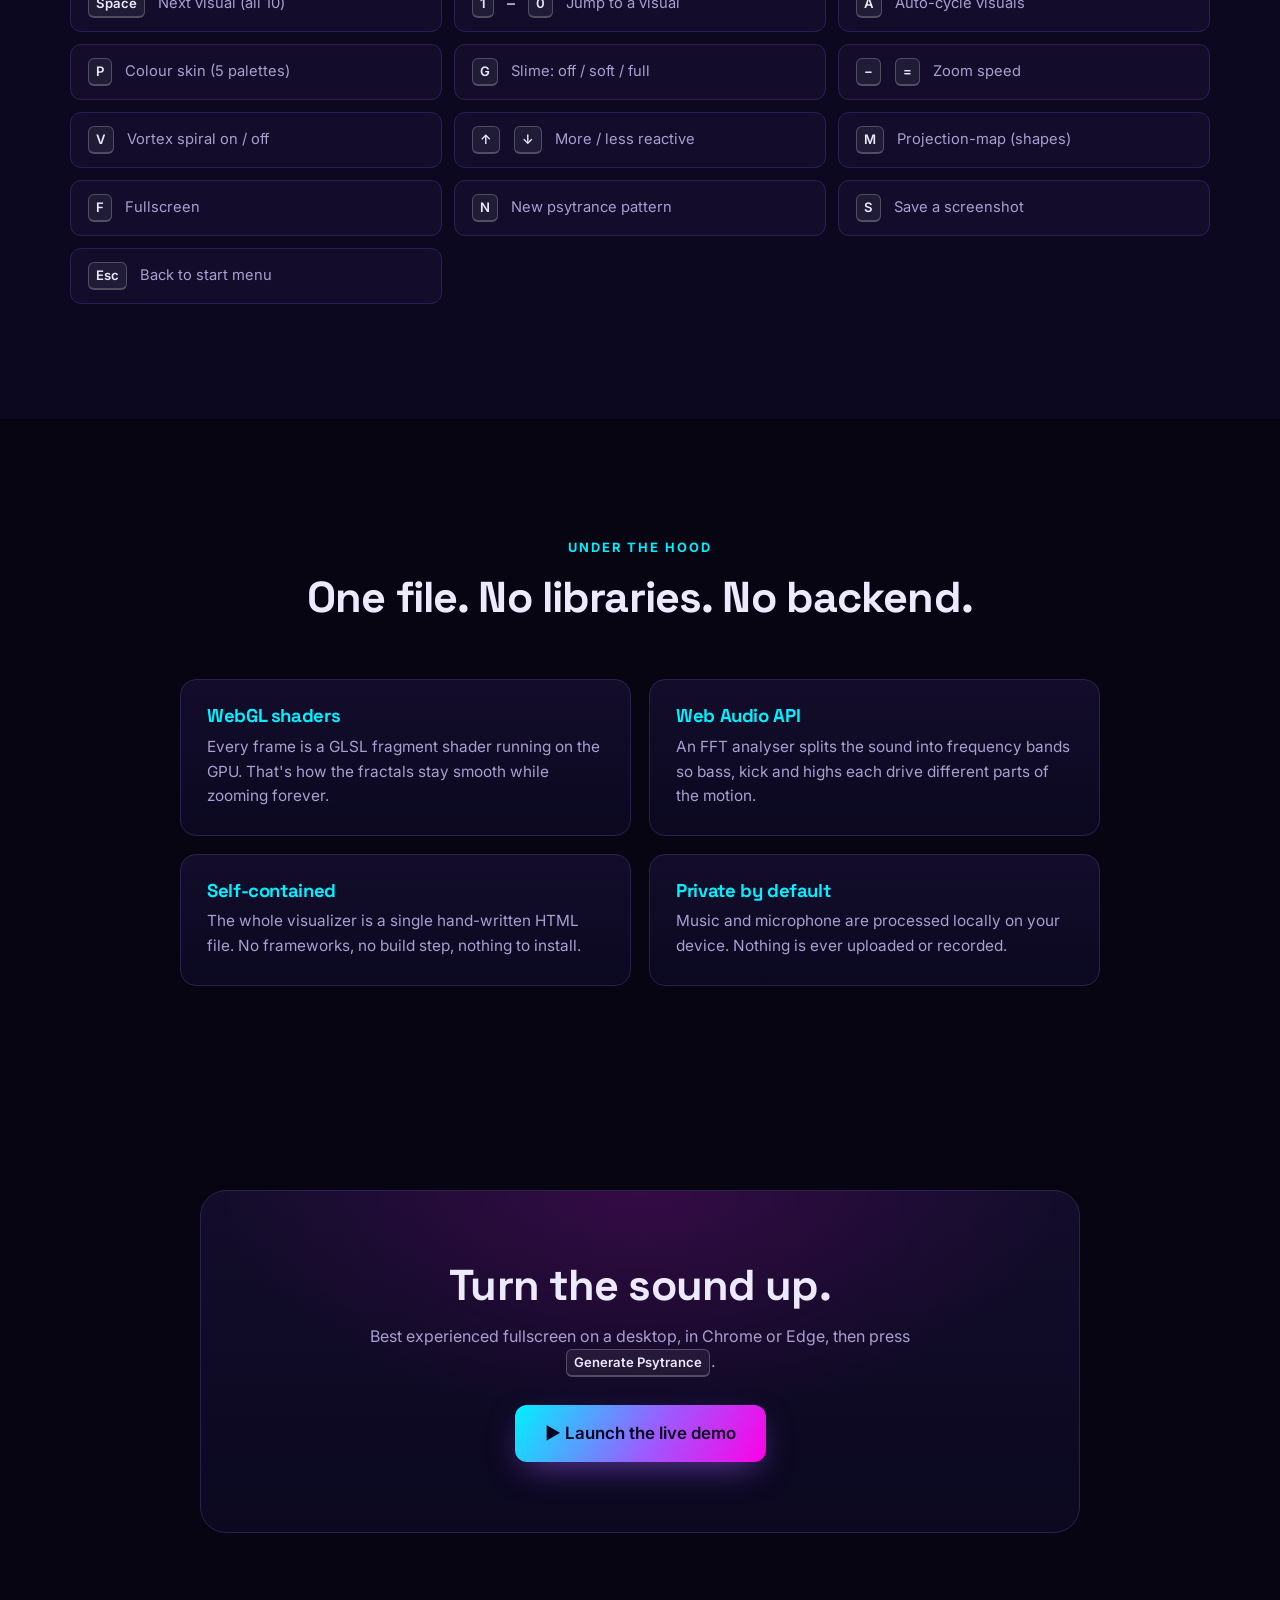
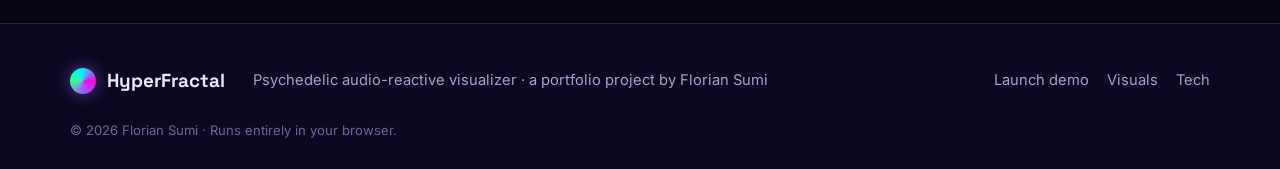
==== commit be93ed9a: "De-AI display copy: remove em-dashes and filler words" ====
--- a/index.html
+++ b/index.html
@@ -4,19 +4,19 @@
   <meta charset="UTF-8" />
   <meta name="viewport" content="width=device-width, initial-scale=1.0" />
   <script>document.documentElement.classList.add("js");</script>
-  <title>HyperFractal — psychedelic audio-reactive fractal visualizer</title>
-  <meta name="description" content="Infinite-zoom psychedelic fractals that react to any sound — built for raves, parties and projection mapping. Real-time WebGL, runs entirely in your browser. A portfolio project by Florian Sumi." />
+  <title>HyperFractal: psychedelic audio-reactive fractal visualizer</title>
+  <meta name="description" content="Infinite-zoom psychedelic fractals that react to any sound, built for raves, parties and projection mapping. Real-time WebGL, runs entirely in your browser. A portfolio project by Florian Sumi." />
   <meta name="theme-color" content="#070512" />
   <meta name="color-scheme" content="dark" />
 
   <meta property="og:type" content="website" />
-  <meta property="og:title" content="HyperFractal — psychedelic audio-reactive visualizer" />
-  <meta property="og:description" content="Infinite-zoom fractals that dance to the music. Real-time WebGL for raves, parties and projection mapping — right in your browser." />
+  <meta property="og:title" content="HyperFractal: psychedelic audio-reactive visualizer" />
+  <meta property="og:description" content="Infinite-zoom fractals that dance to the music. Real-time WebGL for raves, parties and projection mapping, right in your browser." />
   <meta property="og:image" content="assets/og-image.png" />
   <meta property="og:image:width" content="1200" />
   <meta property="og:image:height" content="630" />
   <meta name="twitter:card" content="summary_large_image" />
-  <meta name="twitter:title" content="HyperFractal — psychedelic audio-reactive visualizer" />
+  <meta name="twitter:title" content="HyperFractal: psychedelic audio-reactive visualizer" />
   <meta name="twitter:description" content="Infinite-zoom fractals that dance to the music. Real-time WebGL, in your browser." />
   <meta name="twitter:image" content="assets/og-image.png" />
 
@@ -75,7 +75,7 @@
           <span class="eyebrow">Real-time WebGL · audio-reactive</span>
           <h1>Fractals that <span class="grad">dance to the music.</span></h1>
           <p class="lede">
-            Infinite-zoom psychedelic visuals that react to any sound — built for raves,
+            Infinite-zoom psychedelic visuals that react to any sound, built for raves,
             parties and projection mapping. No install, no account, nothing uploaded.
             It all runs in your browser.
           </p>
@@ -83,7 +83,7 @@
             <a class="btn primary big" href="app.html" target="_blank" rel="noopener">▶ Launch the live demo</a>
             <a class="btn ghost" href="#visuals">What it does <span aria-hidden="true">→</span></a>
           </div>
-          <p class="hero-hint">Tip: hit <kbd>Generate Psytrance</kbd> on the start screen — no files needed. Best in Chrome or Edge, on a desktop.</p>
+          <p class="hero-hint">Tip: hit <kbd>Generate Psytrance</kbd> on the start screen, no files needed. Best in Chrome or Edge, on a desktop.</p>
         </div>
       </div>
     </section>
@@ -93,28 +93,28 @@
       <div class="section-head reveal">
         <span class="kicker">Feed it sound</span>
         <h2>Four ways to drive the visuals.</h2>
-        <p>Pick a source on the start screen and the fractals lock onto the beat — the zoom speeds up with the bass and surges on every kick.</p>
+        <p>Pick a source on the start screen and the fractals lock onto the beat, with the zoom speeding up on the bass and surging on every kick.</p>
       </div>
       <div class="cards">
         <article class="card reveal">
           <div class="card-ico">🎛️</div>
           <h3>Generate psytrance</h3>
-          <p>A built-in live psy jam — driving kick, rolling bass, hats and an acid lead. Nothing to load; just press play.</p>
+          <p>A built-in live psy jam: driving kick, rolling bass, hats and an acid lead. Nothing to load; just press play.</p>
         </article>
         <article class="card reveal">
           <div class="card-ico">🎵</div>
           <h3>Load a track</h3>
-          <p>Play any audio file from your machine — mp3, m4a, wav, flac — and watch it come alive.</p>
+          <p>Play any audio file from your machine (mp3, m4a, wav, flac) and watch it come alive.</p>
         </article>
         <article class="card reveal">
           <div class="card-ico">🔊</div>
           <h3>Computer audio</h3>
-          <p>Visualize whatever's already playing: Spotify, a DJ set, a YouTube stream — captured tab or system audio.</p>
+          <p>Visualize whatever's already playing: Spotify, a DJ set, a YouTube stream, captured from a tab or system audio.</p>
         </article>
         <article class="card reveal">
           <div class="card-ico">🎤</div>
           <h3>Microphone</h3>
-          <p>React to the live room — speakers, a real DJ, instruments or voices, in real time.</p>
+          <p>React to the live room: speakers, a real DJ, instruments or voices, in real time.</p>
         </article>
       </div>
     </section>
@@ -123,8 +123,8 @@
     <section class="section alt" id="visuals">
       <div class="section-head reveal">
         <span class="kicker">The visuals</span>
-        <h2>Ten visuals — five fractal worlds, five audio visualizers.</h2>
-        <p>The fractal styles zoom inward forever on the GPU and are “made of slime” — a wet glossy sheen plus jelly physics that squash and wobble on every kick. Five sleek audio visualizers round it out, all reacting to whatever sound you feed in.</p>
+        <h2>Ten visuals: five fractal worlds, five audio visualizers.</h2>
+        <p>The fractal styles zoom inward forever on the GPU and are “made of slime”, with a wet glossy sheen plus jelly physics that squash and wobble on every kick. Five sleek audio visualizers round it out, all reacting to whatever sound you feed in.</p>
       </div>
       <ul class="styles reveal">
         <li><span class="sw sw1"></span>Kali Tunnel</li>
@@ -141,9 +141,9 @@
         <li><span class="sw sw4"></span>Neon Tunnel</li>
       </ul>
       <div class="feature-row">
-        <div class="feature reveal"><h3>Slime physics</h3><p>The whole image jiggles and recoils on the beat — off, soft or full.</p></div>
+        <div class="feature reveal"><h3>Slime physics</h3><p>The whole image jiggles and recoils on the beat: off, soft or full.</p></div>
         <div class="feature reveal"><h3>Vortex zoom</h3><p>Toggle a spiralling zoom for a hypnotic tunnel pull.</p></div>
-        <div class="feature reveal"><h3>5 colour skins</h3><p>Swap between five slime palettes — neon, acid, candy and more.</p></div>
+        <div class="feature reveal"><h3>5 colour skins</h3><p>Swap between five slime palettes: neon, acid, candy and more.</p></div>
         <div class="feature reveal"><h3>Auto-cycle</h3><p>Let it drift through styles on its own for a hands-free set.</p></div>
       </div>
     </section>
@@ -155,7 +155,7 @@
           <span class="kicker">Projection mapping</span>
           <h2>Fit the image to any wall, booth or object.</h2>
           <p>Press <kbd>M</kbd> and draggable handles appear with a toolbar. Drag the dots to fit your surface, click empty space to add points for any shape, round the corners into smooth blobs, and map onto several separate surfaces at once. Everything outside your shapes stays black, and your mapping is saved automatically.</p>
-          <p class="muted-note">Prefer Resolume or MadMapper? Run it fullscreen and capture the window as a source — or skip all that and use the built-in shape mapping.</p>
+          <p class="muted-note">Prefer Resolume or MadMapper? Run it fullscreen and capture the window as a source, or skip all that and use the built-in shape mapping.</p>
         </div>
         <div class="map-demo reveal" aria-hidden="true">
           <div class="map-frame">
@@ -172,7 +172,7 @@
     <section class="section alt" id="controls">
       <div class="section-head reveal">
         <span class="kicker">All controls</span>
-        <h2>Built for VJs — everything on the keyboard.</h2>
+        <h2>Built for VJs, everything on the keyboard.</h2>
         <p>Press <kbd>H</kbd> any time inside the app to show or hide the cheat-sheet.</p>
       </div>
       <div class="keys reveal">
@@ -180,7 +180,7 @@
         <div class="key"><kbd>1</kbd>–<kbd>0</kbd><span>Jump to a visual</span></div>
         <div class="key"><kbd>A</kbd><span>Auto-cycle visuals</span></div>
         <div class="key"><kbd>P</kbd><span>Colour skin (5 palettes)</span></div>
-        <div class="key"><kbd>G</kbd><span>Slime — off / soft / full</span></div>
+        <div class="key"><kbd>G</kbd><span>Slime: off / soft / full</span></div>
         <div class="key"><kbd>−</kbd><kbd>=</kbd><span>Zoom speed</span></div>
         <div class="key"><kbd>V</kbd><span>Vortex spiral on / off</span></div>
         <div class="key"><kbd>↑</kbd><kbd>↓</kbd><span>More / less reactive</span></div>
@@ -199,9 +199,9 @@
         <h2>One file. No libraries. No backend.</h2>
       </div>
       <div class="tech-grid">
-        <div class="tech reveal"><h3>WebGL shaders</h3><p>Every frame is a GLSL fragment shader running on the GPU — that's how the fractals stay smooth while zooming forever.</p></div>
+        <div class="tech reveal"><h3>WebGL shaders</h3><p>Every frame is a GLSL fragment shader running on the GPU. That's how the fractals stay smooth while zooming forever.</p></div>
         <div class="tech reveal"><h3>Web Audio API</h3><p>An FFT analyser splits the sound into frequency bands so bass, kick and highs each drive different parts of the motion.</p></div>
-        <div class="tech reveal"><h3>Self-contained</h3><p>The whole visualizer is a single hand-written HTML file — no frameworks, no build step, nothing to install.</p></div>
+        <div class="tech reveal"><h3>Self-contained</h3><p>The whole visualizer is a single hand-written HTML file. No frameworks, no build step, nothing to install.</p></div>
         <div class="tech reveal"><h3>Private by default</h3><p>Music and microphone are processed locally on your device. Nothing is ever uploaded or recorded.</p></div>
       </div>
     </section>
@@ -209,7 +209,7 @@
     <!-- ============ CTA ============ -->
     <section class="cta-band reveal">
       <h2>Turn the sound up.</h2>
-      <p>Best experienced fullscreen on a desktop, in Chrome or Edge — then press <kbd>Generate Psytrance</kbd>.</p>
+      <p>Best experienced fullscreen on a desktop, in Chrome or Edge, then press <kbd>Generate Psytrance</kbd>.</p>
       <div class="hero-cta center">
         <a class="btn primary big" href="app.html" target="_blank" rel="noopener">▶ Launch the live demo</a>
       </div>
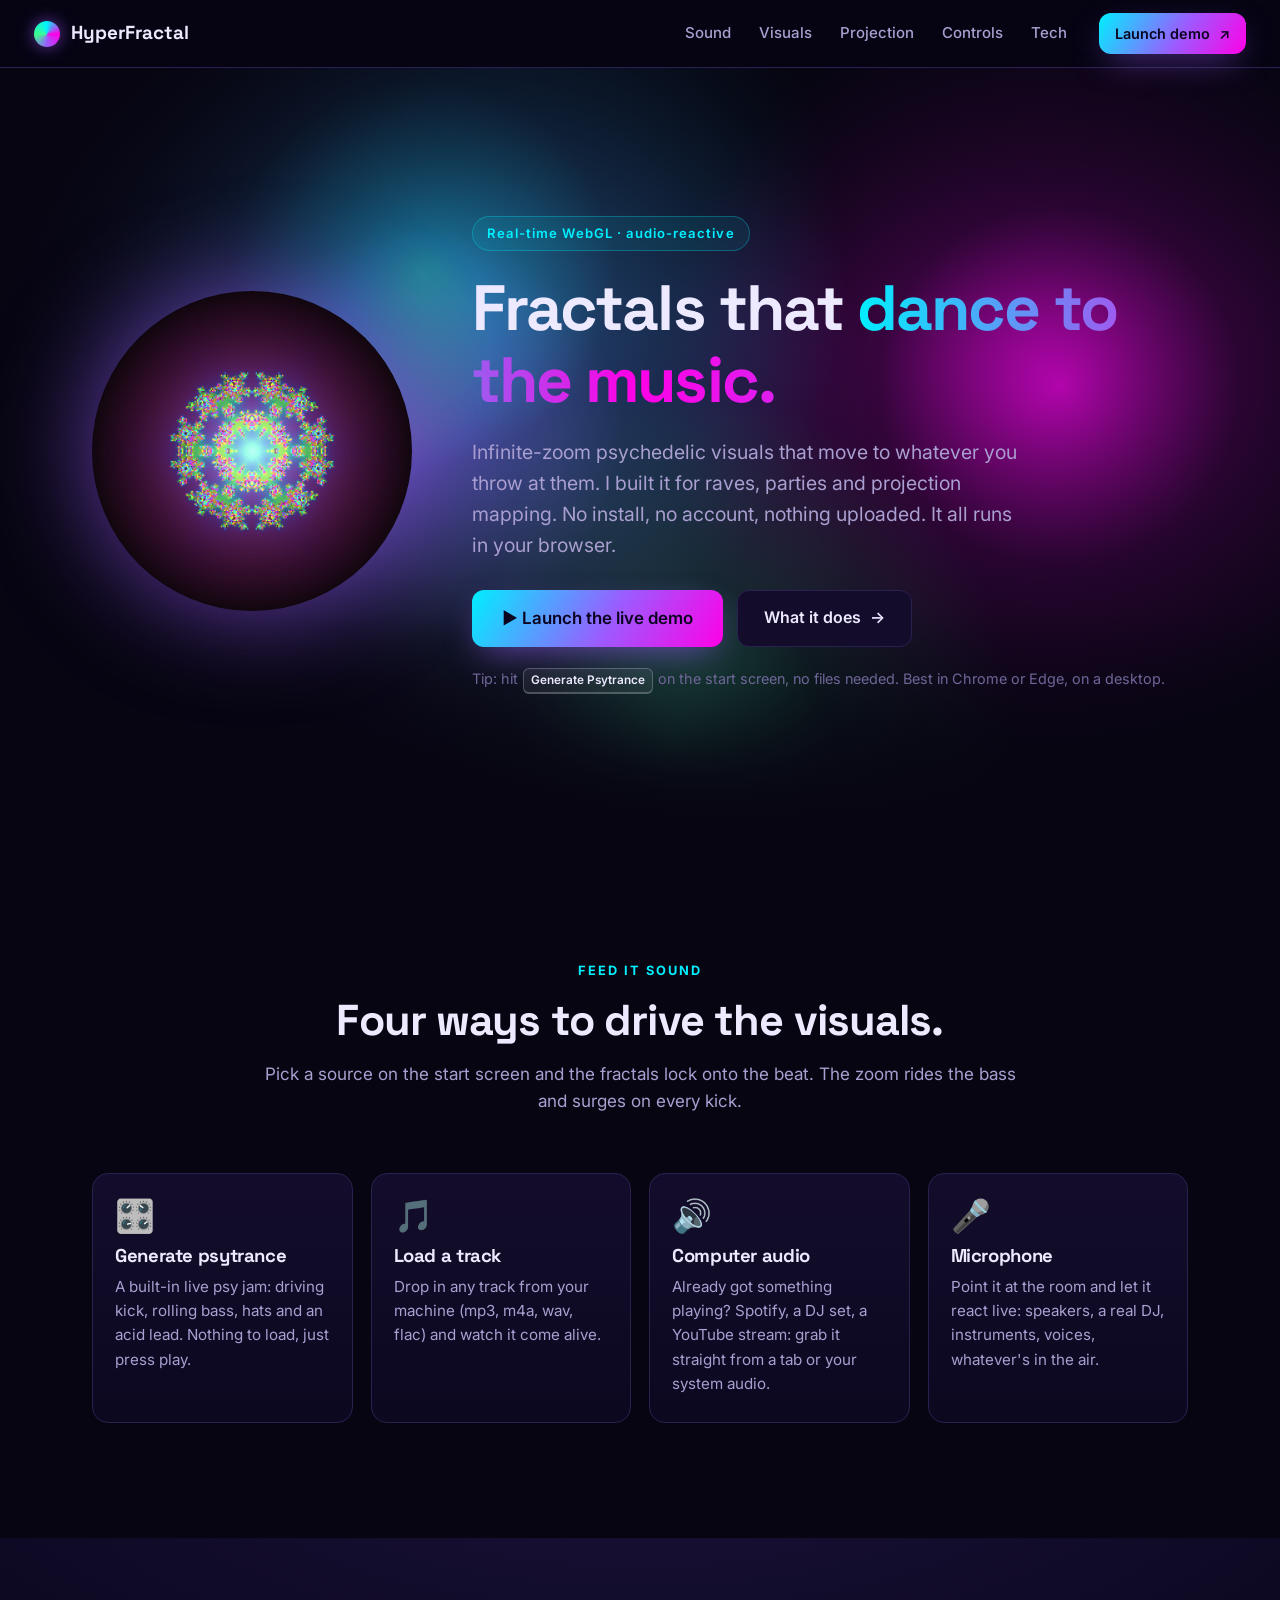
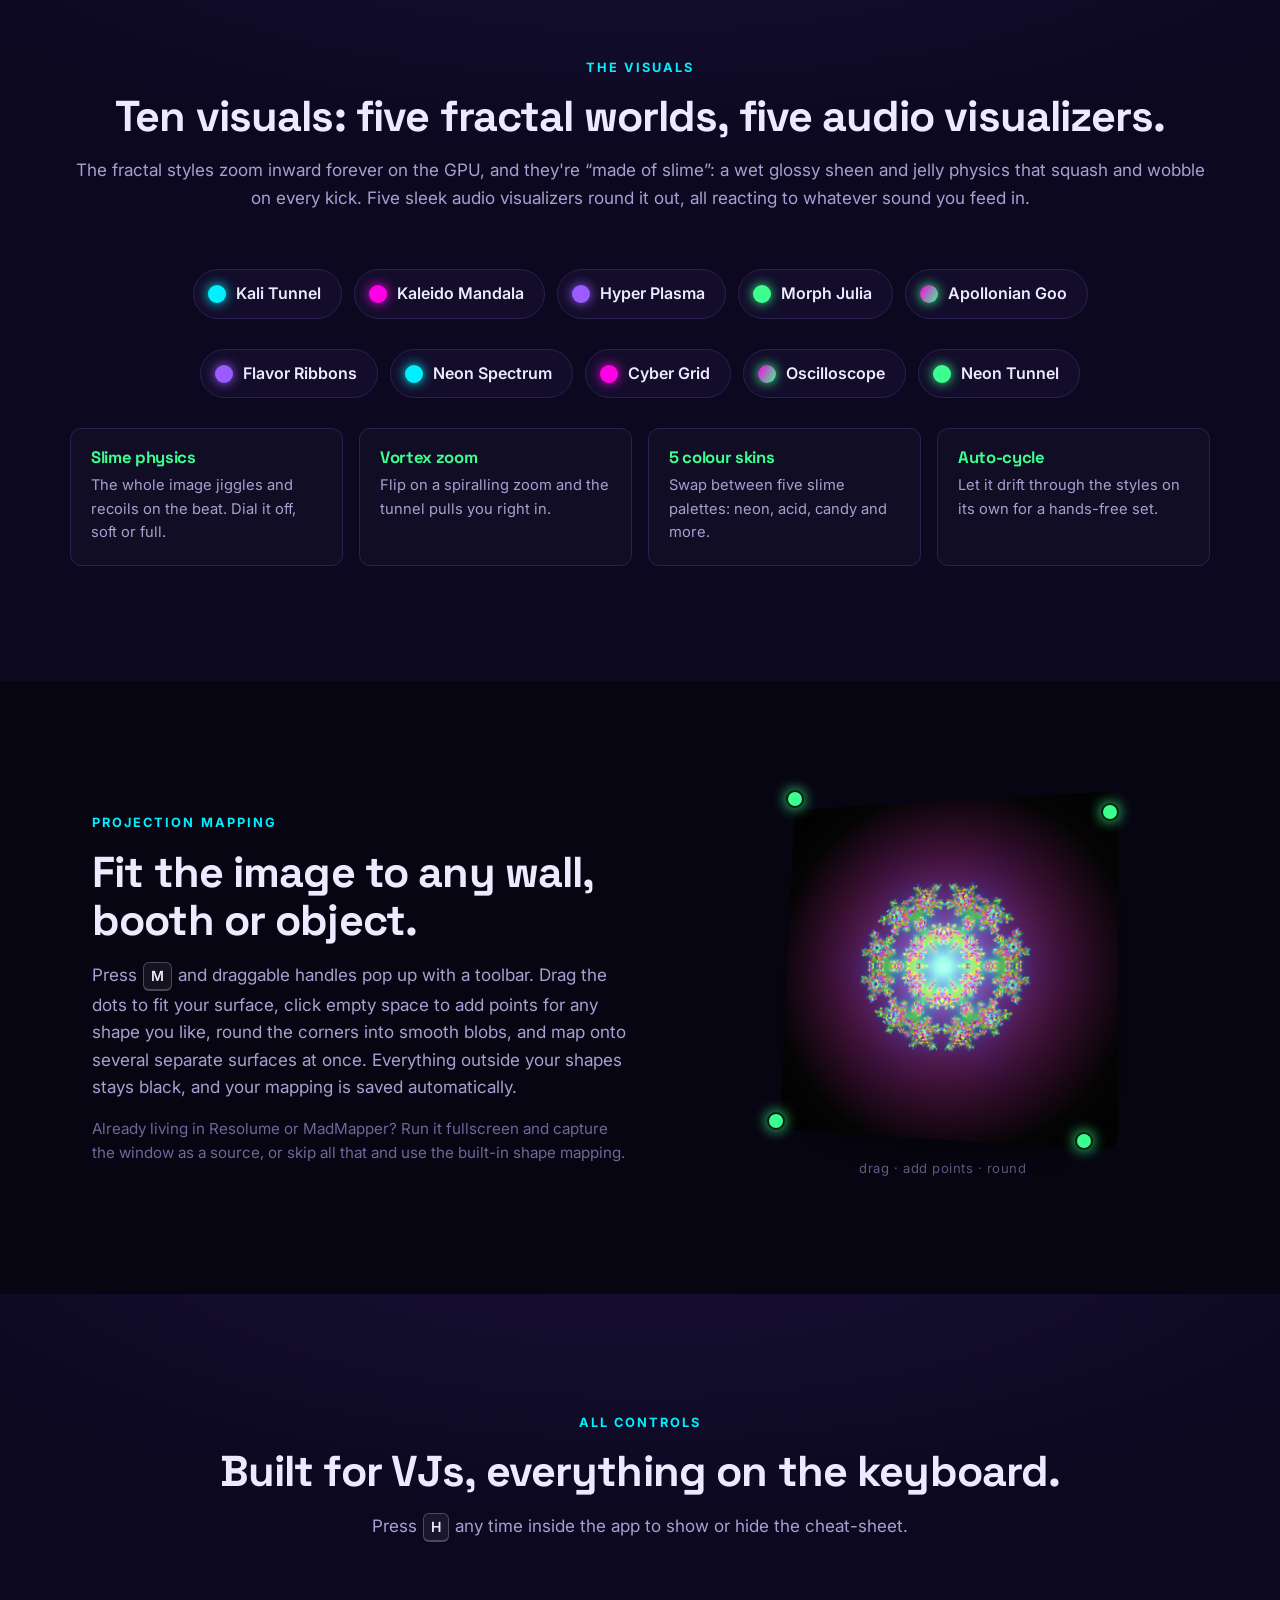
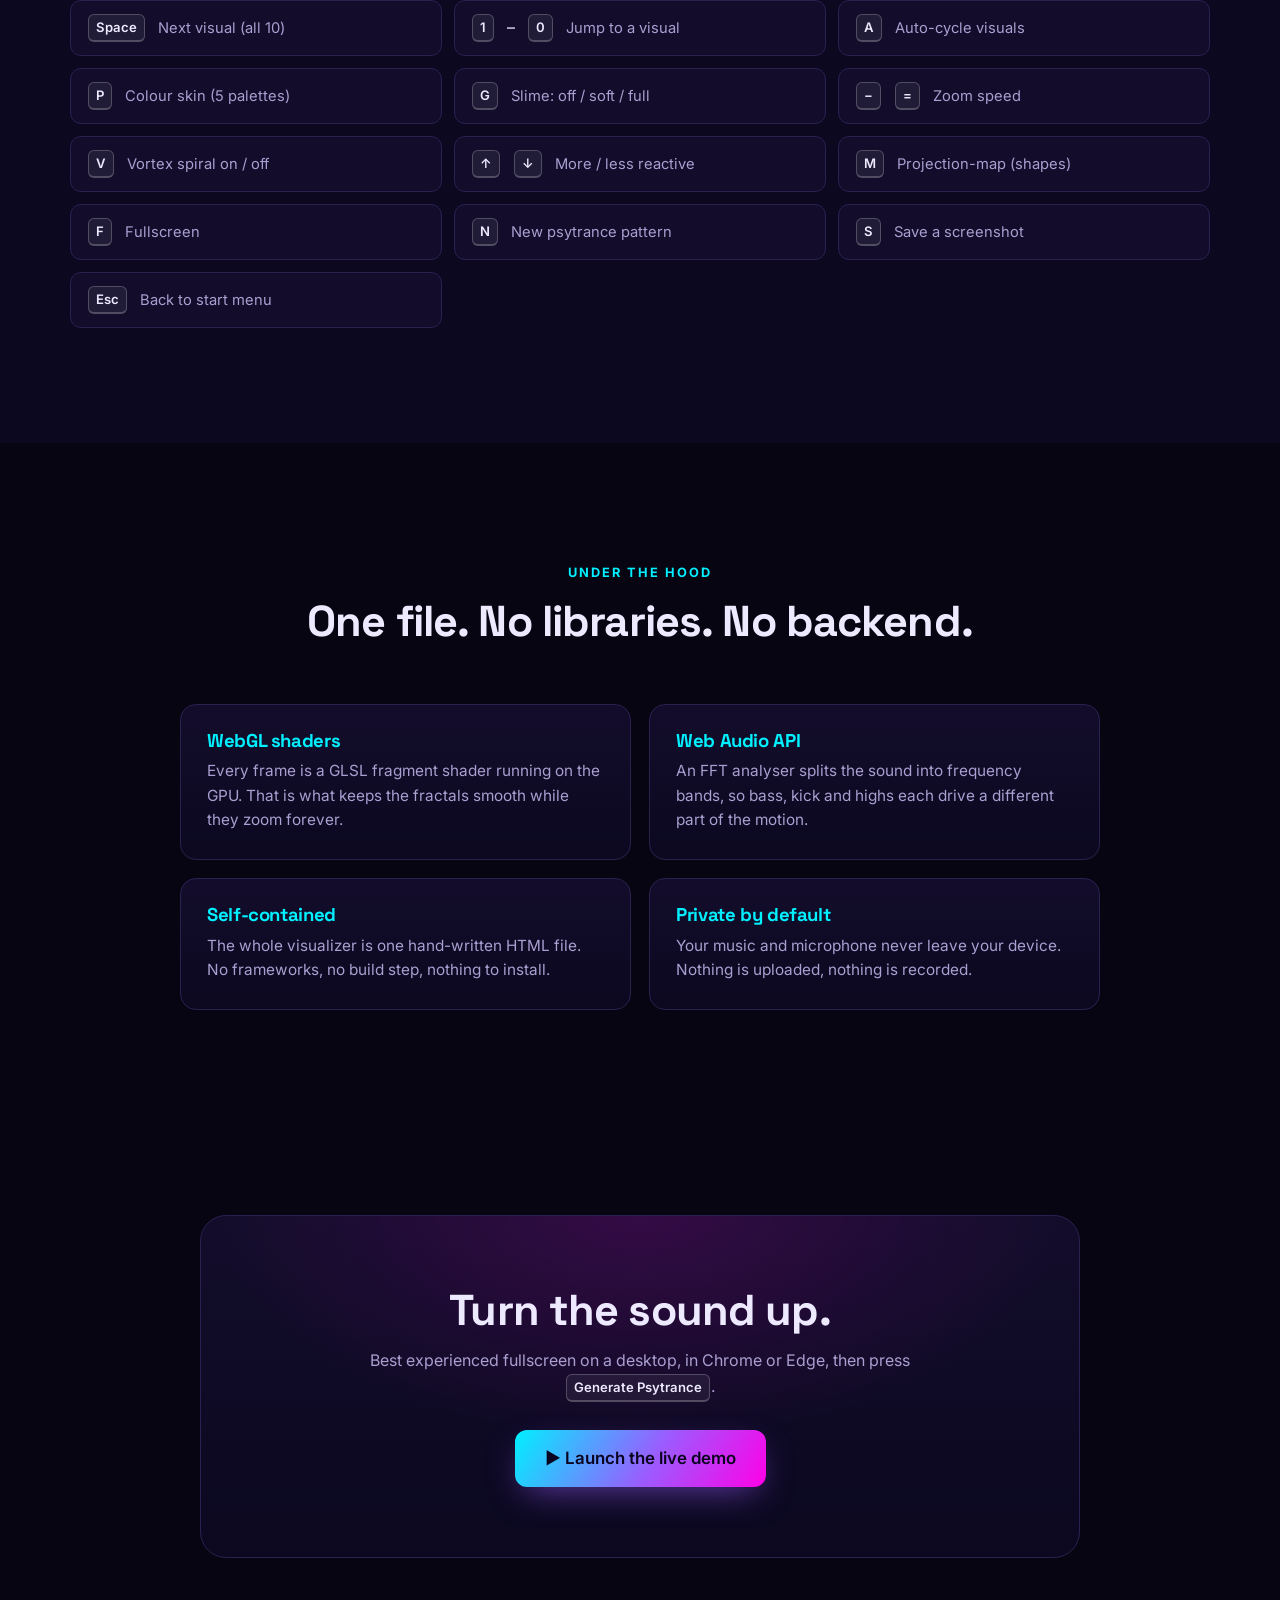
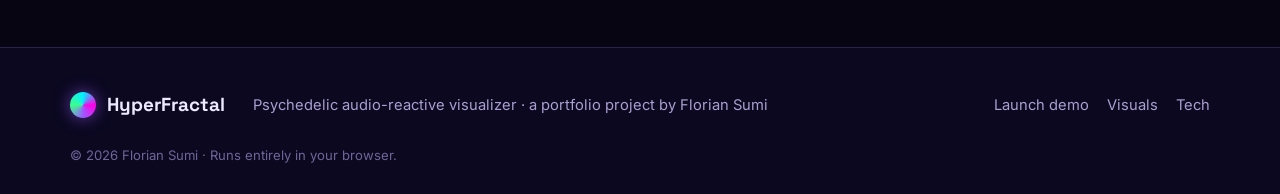
==== commit 1721fa51: "Humanize landing prose Give index.html marketing copy a more natural, first-person VJ voice across t" ====
--- a/index.html
+++ b/index.html
@@ -75,9 +75,9 @@
           <span class="eyebrow">Real-time WebGL · audio-reactive</span>
           <h1>Fractals that <span class="grad">dance to the music.</span></h1>
           <p class="lede">
-            Infinite-zoom psychedelic visuals that react to any sound, built for raves,
-            parties and projection mapping. No install, no account, nothing uploaded.
-            It all runs in your browser.
+            Infinite-zoom psychedelic visuals that move to whatever you throw at them.
+            I built it for raves, parties and projection mapping. No install, no account,
+            nothing uploaded. It all runs in your browser.
           </p>
           <div class="hero-cta">
             <a class="btn primary big" href="app.html" target="_blank" rel="noopener">▶ Launch the live demo</a>
@@ -93,28 +93,28 @@
       <div class="section-head reveal">
         <span class="kicker">Feed it sound</span>
         <h2>Four ways to drive the visuals.</h2>
-        <p>Pick a source on the start screen and the fractals lock onto the beat, with the zoom speeding up on the bass and surging on every kick.</p>
+        <p>Pick a source on the start screen and the fractals lock onto the beat. The zoom rides the bass and surges on every kick.</p>
       </div>
       <div class="cards">
         <article class="card reveal">
           <div class="card-ico">🎛️</div>
           <h3>Generate psytrance</h3>
-          <p>A built-in live psy jam: driving kick, rolling bass, hats and an acid lead. Nothing to load; just press play.</p>
+          <p>A built-in live psy jam: driving kick, rolling bass, hats and an acid lead. Nothing to load, just press play.</p>
         </article>
         <article class="card reveal">
           <div class="card-ico">🎵</div>
           <h3>Load a track</h3>
-          <p>Play any audio file from your machine (mp3, m4a, wav, flac) and watch it come alive.</p>
+          <p>Drop in any track from your machine (mp3, m4a, wav, flac) and watch it come alive.</p>
         </article>
         <article class="card reveal">
           <div class="card-ico">🔊</div>
           <h3>Computer audio</h3>
-          <p>Visualize whatever's already playing: Spotify, a DJ set, a YouTube stream, captured from a tab or system audio.</p>
+          <p>Already got something playing? Spotify, a DJ set, a YouTube stream: grab it straight from a tab or your system audio.</p>
         </article>
         <article class="card reveal">
           <div class="card-ico">🎤</div>
           <h3>Microphone</h3>
-          <p>React to the live room: speakers, a real DJ, instruments or voices, in real time.</p>
+          <p>Point it at the room and let it react live: speakers, a real DJ, instruments, voices, whatever's in the air.</p>
         </article>
       </div>
     </section>
@@ -124,7 +124,7 @@
       <div class="section-head reveal">
         <span class="kicker">The visuals</span>
         <h2>Ten visuals: five fractal worlds, five audio visualizers.</h2>
-        <p>The fractal styles zoom inward forever on the GPU and are “made of slime”, with a wet glossy sheen plus jelly physics that squash and wobble on every kick. Five sleek audio visualizers round it out, all reacting to whatever sound you feed in.</p>
+        <p>The fractal styles zoom inward forever on the GPU, and they're “made of slime”: a wet glossy sheen and jelly physics that squash and wobble on every kick. Five sleek audio visualizers round it out, all reacting to whatever sound you feed in.</p>
       </div>
       <ul class="styles reveal">
         <li><span class="sw sw1"></span>Kali Tunnel</li>
@@ -141,10 +141,10 @@
         <li><span class="sw sw4"></span>Neon Tunnel</li>
       </ul>
       <div class="feature-row">
-        <div class="feature reveal"><h3>Slime physics</h3><p>The whole image jiggles and recoils on the beat: off, soft or full.</p></div>
-        <div class="feature reveal"><h3>Vortex zoom</h3><p>Toggle a spiralling zoom for a hypnotic tunnel pull.</p></div>
+        <div class="feature reveal"><h3>Slime physics</h3><p>The whole image jiggles and recoils on the beat. Dial it off, soft or full.</p></div>
+        <div class="feature reveal"><h3>Vortex zoom</h3><p>Flip on a spiralling zoom and the tunnel pulls you right in.</p></div>
         <div class="feature reveal"><h3>5 colour skins</h3><p>Swap between five slime palettes: neon, acid, candy and more.</p></div>
-        <div class="feature reveal"><h3>Auto-cycle</h3><p>Let it drift through styles on its own for a hands-free set.</p></div>
+        <div class="feature reveal"><h3>Auto-cycle</h3><p>Let it drift through the styles on its own for a hands-free set.</p></div>
       </div>
     </section>
 
@@ -154,8 +154,8 @@
         <div class="section-head left reveal">
           <span class="kicker">Projection mapping</span>
           <h2>Fit the image to any wall, booth or object.</h2>
-          <p>Press <kbd>M</kbd> and draggable handles appear with a toolbar. Drag the dots to fit your surface, click empty space to add points for any shape, round the corners into smooth blobs, and map onto several separate surfaces at once. Everything outside your shapes stays black, and your mapping is saved automatically.</p>
-          <p class="muted-note">Prefer Resolume or MadMapper? Run it fullscreen and capture the window as a source, or skip all that and use the built-in shape mapping.</p>
+          <p>Press <kbd>M</kbd> and draggable handles pop up with a toolbar. Drag the dots to fit your surface, click empty space to add points for any shape you like, round the corners into smooth blobs, and map onto several separate surfaces at once. Everything outside your shapes stays black, and your mapping is saved automatically.</p>
+          <p class="muted-note">Already living in Resolume or MadMapper? Run it fullscreen and capture the window as a source, or skip all that and use the built-in shape mapping.</p>
         </div>
         <div class="map-demo reveal" aria-hidden="true">
           <div class="map-frame">
@@ -199,10 +199,10 @@
         <h2>One file. No libraries. No backend.</h2>
       </div>
       <div class="tech-grid">
-        <div class="tech reveal"><h3>WebGL shaders</h3><p>Every frame is a GLSL fragment shader running on the GPU. That's how the fractals stay smooth while zooming forever.</p></div>
-        <div class="tech reveal"><h3>Web Audio API</h3><p>An FFT analyser splits the sound into frequency bands so bass, kick and highs each drive different parts of the motion.</p></div>
-        <div class="tech reveal"><h3>Self-contained</h3><p>The whole visualizer is a single hand-written HTML file. No frameworks, no build step, nothing to install.</p></div>
-        <div class="tech reveal"><h3>Private by default</h3><p>Music and microphone are processed locally on your device. Nothing is ever uploaded or recorded.</p></div>
+        <div class="tech reveal"><h3>WebGL shaders</h3><p>Every frame is a GLSL fragment shader running on the GPU. That is what keeps the fractals smooth while they zoom forever.</p></div>
+        <div class="tech reveal"><h3>Web Audio API</h3><p>An FFT analyser splits the sound into frequency bands, so bass, kick and highs each drive a different part of the motion.</p></div>
+        <div class="tech reveal"><h3>Self-contained</h3><p>The whole visualizer is one hand-written HTML file. No frameworks, no build step, nothing to install.</p></div>
+        <div class="tech reveal"><h3>Private by default</h3><p>Your music and microphone never leave your device. Nothing is uploaded, nothing is recorded.</p></div>
       </div>
     </section>
 
